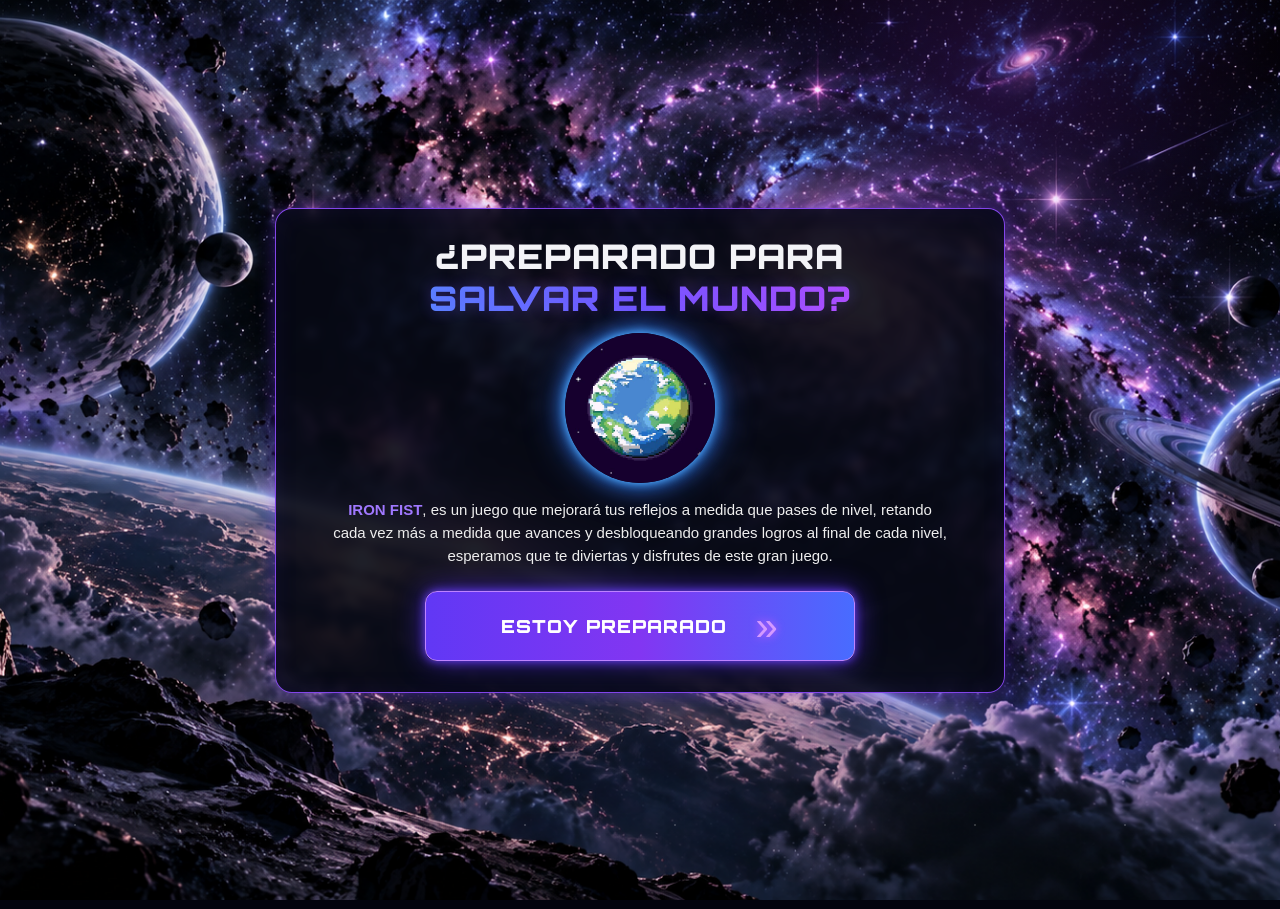
==== index.html @ 4217b2cf "juego" ====
<!DOCTYPE html>
<html lang="es">
<head>
<meta charset="UTF-8">
<meta name="viewport" content="width=device-width, initial-scale=1.0">
<title>IRON FIST</title>
<link rel="preconnect" href="https://fonts.googleapis.com">
<link rel="preconnect" href="https://fonts.gstatic.com" crossorigin>
<link href="https://fonts.googleapis.com/css2?family=Audiowide&family=Michroma&family=Orbitron:wght@500;600;700;800;900&display=swap" rel="stylesheet">
<link rel="stylesheet" href="estilos.css">
</head>

<body>

<!-- =====================================================
     PANTALLA 1 — INICIO
====================================================== -->
<section class="pantalla inicio activa" id="pantallaInicio">

    <div class="panel-inicio">

        <h1 class="titulo-inicio">
            ¿PREPARADO PARA
            <span>SALVAR EL MUNDO?</span>
        </h1>

        <div class="planeta-inicio">
            <img src="assets/tierra.jpg" alt="Tierra">
        </div>

        <p class="descripcion">
            <strong>IRON FIST</strong>, es un juego que mejorará tus reflejos
            a medida que pases de nivel, retando cada vez más a medida que
            avances y desbloqueando grandes logros al final de cada nivel,
            esperamos que te diviertas y disfrutes de este gran juego.
        </p>

        <button class="boton-principal" id="btnPreparado" type="button" onclick="irAReglas()">
            <span>ESTOY PREPARADO</span>
            <b>»</b>
        </button>

    </div>
</section>


<!-- =====================================================
     PANTALLA 2 — REGLAS
====================================================== -->
<section class="pantalla reglas" id="pantallaReglas">

    <div class="contenedor-reglas">

        <header class="encabezado-reglas">
            <h1>ANTES DE EMPEZAR LEE,</h1>
            <h2>LAS REGLAS</h2>

            <div class="ornamento">
                <span>◉</span>
                <i></i><i></i><i></i><i></i>
            </div>
        </header>


        <div class="lista-reglas">

            <article class="regla">
                <div class="numero">1</div>

                <div class="contenido-regla">
                    <h3>PUNTOS</h3>
                    <p>
                        Lo que se encuentra señalado son los <strong>puntos</strong>,
                        que según tu progreso, se irán incrementando al desviar
                        meteoritos de la Tierra. Si los puntos obtenidos
                        <strong>llegan a 30</strong>, es una <strong>victoria automática</strong>,
                        pero recuerda que los meteoritos son impredecibles en su ataque.
                    </p>
                </div>

                <div class="imagen-regla">
                    <img src="assets/meteorito.jpg" alt="Meteorito">
                </div>
            </article>


            <article class="regla">
                <div class="numero">2</div>

                <div class="contenido-regla">
                    <h3>TIEMPO</h3>
                    <p>
                        El tiempo señalado es el <strong>límite máximo</strong>
                        que puede aguantar la defensa, siendo unos
                        <strong>60 segundos</strong>. Debes cumplir el límite
                        de puntos o será <strong>GAME OVER</strong> automático.
                    </p>
                </div>

                <div class="imagen-regla">
                    <img src="assets/michi.jpg" alt="Reloj del tiempo">
                </div>
            </article>


            <article class="regla">
                <div class="numero">3</div>

                <div class="contenido-regla">
                    <h3>REGLA 3 Y 4</h3>
                    <p>
                        Estos son los <strong>meteoritos</strong> que debes evitar
                        que ingresen a la Tierra. Suelen ser rápidos, así que
                        no te descuides. Cuando crucen el límite será inevitable
                        nuestra salvación: <strong>GAME OVER.</strong>
                    </p>
                </div>

                <div class="imagen-regla">
                    <img src="assets/kometa.jpg" alt="Cometa">
                </div>
            </article>

        </div>


        <button class="boton-listo" id="btnListo" type="button" onclick="irACapitulo()">
            <span>¿ESTÁS LISTO?</span>
            <b>»</b>
        </button>

    </div>
</section>



<!-- =====================================================
     PANTALLA 3 — CAPÍTULO I
====================================================== -->
<section class="pantalla capitulo" id="pantallaCapitulo">

    <div class="capitulo-layout">

        <div class="capitulo-izquierda">

            <header class="titulo-historia">
                <h1>TODO EMPEZÓ</h1>
                <h2>CUANDO...</h2>

                <div class="ornamento historia-ornamento">
                    <span>◉</span>
                    <i></i><i></i><i></i><i></i>
                </div>
            </header>

            <div class="marco-historia">
                <div class="media-historia">
                    <video class="media-capitulo-video" autoplay muted loop playsinline preload="auto">
                        <source src="assets/galaxy_capitulo.mp4" type="video/mp4">
                        Tu navegador no puede reproducir este video.
                    </video>
                </div>
            </div>

        </div>

        <div class="panel-capitulo">

            <div class="mini-ornamento">///// ◉</div>

            <div class="capitulo-etiqueta">CAPÍTULO I:</div>
            <h2>NUESTRA SALVACIÓN</h2>

            <div class="bloque-mision">
                <div class="icono-mision">◎</div>
                <div>
                    <h3>MISIÓN:</h3>
                    <p>
                        Proteger la Tierra de la lluvia de meteoritos.
                        Los impactos están cada vez más cerca. Tu objetivo
                        será demostrar tus reflejos, evitar los meteoritos
                        y conseguir suficientes puntos para salvar el planeta.
                    </p>
                </div>
            </div>

            <div class="bloque-objetivo">
                <div class="icono-objetivo">⚑</div>
                <div>
                    <h3>OBJETIVO:</h3>
                    <p>Sobrevive y alcanza la puntuación requerida.</p>
                </div>
            </div>

            <div class="acciones-capitulo">
                <button class="boton-capitulo" id="btnPreparadoCapitulo" type="button">
                    <span>¿ESTÁS PREPARADO?</span>
                    <b>»</b>
                </button>

                <button class="boton-play" id="btnPlayCapitulo" type="button" aria-label="Escuchar misión" title="Escuchar misión">
                    ▶
                </button>

                <audio id="audioMision" preload="auto">
                    <source src="assets/voz_mision.mp3" type="audio/mpeg">
                </audio>
            </div>

        </div>

    </div>
</section>


<!-- =====================================================
     PANTALLA 4 — NIVEL 1
====================================================== -->
<section class="pantalla nivel1" id="pantallaNivel1">
    <div class="nivel1-hud">
        <div class="hud-item"><span>NIVEL</span><strong>01</strong></div>
        <div class="hud-item"><span>PUNTOS</span><strong><b id="nivel1Puntos">0</b> / 30</strong></div>
        <div class="hud-item"><span>VIDAS</span><strong id="nivel1Vidas">♥ ♥ ♥</strong></div>
        <div class="hud-item"><span>TIEMPO</span><strong><b id="nivel1Tiempo">60</b>s</strong></div>
        <button id="pausaNivel1" class="boton-pausa" type="button">❚❚ PAUSA</button>
    </div>

    <div class="nivel1-escenario" id="nivel1Escenario">
        <div class="estrellas-nivel"></div>
        <div id="meteoritosNivel1"></div>
        <div id="disparosNivel1"></div>
        <img id="naveNivel1" class="nave-nivel1" src="assets/nave_nivel1.png" alt="Nave">
        <div id="mensajeFuego" class="mensaje-fuego">¡FUEGO!</div>
        <div id="cuentaNivel1" class="cuenta-nivel1">3</div>
    </div>

    <div id="overlayPausaNivel1" class="overlay-pausa-nivel1">
        <div class="panel-pausa-nivel1">
            <div class="icono-pausa">Ⅱ</div>
            <h2>JUEGO EN PAUSA</h2>
            <p>La misión está detenida temporalmente.</p>
            <button id="continuarNivel1" type="button">▶ CONTINUAR</button>
        </div>
    </div>

    <div class="controles-nivel1">
        <button id="moverIzq" class="control-nivel1">◀</button>
        <button id="dispararNivel1" class="disparo-nivel1">🔫 DISPARAR</button>
        <button id="moverDer" class="control-nivel1">▶</button>
    </div>
    <div class="ayuda-nivel1">← → MOVER &nbsp;&nbsp; | &nbsp;&nbsp; ESPACIO DISPARAR</div>

    <audio id="musicaNivel1" preload="auto" loop src="assets/musica_nivel1.mp3"></audio>
    <audio id="sonidoDisparo" preload="auto" src="assets/disparo.mp3"></audio>
    <audio id="sonidoVictoria" preload="auto" src="assets/victoria.mp3"></audio>
    <audio id="sonidoGameOver" preload="auto" src="assets/game_over.mp3"></audio>
</section>

<!-- =====================================================
     PANTALLA 5 — VICTORIA
====================================================== -->
<section class="pantalla final-juego" id="pantallaVictoria">
    <div class="final-juego-panel victoria-panel">
        <div class="final-juego-icono">✦</div>
        <div class="final-juego-tag">MISIÓN COMPLETADA</div>
        <h1>¡FELICIDADES!</h1>
        <h2>LO HAS CONSEGUIDO</h2>
        <p>Has protegido la Tierra de la lluvia de meteoritos.</p>
        <div class="resultado-final">PUNTUACIÓN <strong id="puntosVictoria">30</strong> / 30</div>
        <div class="acciones-victoria">
            <button id="volverNivelVictoria" class="boton-final-juego secundario">↻ VOLVER A JUGAR</button>
            <button id="siguienteNivel" class="boton-final-juego siguiente">SIGUIENTE NIVEL <b>»</b></button>
        </div>
    </div>
</section>

<!-- =====================================================
     PANTALLA 6 — PREPARACIÓN NIVEL 2
====================================================== -->
<section class="pantalla nivel2-intro" id="pantallaNivel2Intro">
    <div class="nivel2-decor meteorito-decor m1">☄</div>
    <div class="nivel2-decor meteorito-decor m2">☄</div>
    <div class="nivel2-decor planeta-decor p1">◉</div>
    <div class="nivel2-decor planeta-decor p2">◉</div>

    <div class="panel-nivel2-intro">
        <div class="nivel2-cabecera">
            <div class="nivel2-planeta">◉</div>
            <div>
                <div class="nivel2-mini">NIVEL 2</div>
                <div class="nivel2-subtitulo">LLUVIA DE METEORITOS</div>
            </div>
            <div class="nivel2-planeta">◉</div>
        </div>

        <div class="nivel2-contenido">
            <div class="tiburon-wrap">
                <div class="tiburon-glow"></div>
                <img class="tiburon-espacial" src="assets/tiburon_espacial.png" alt="Tiburón astronauta">
            </div>

            <div class="nivel2-centro">
                <div class="nivel2-etiqueta">NIVEL 2</div>
                <div class="nivel2-titulo">¿LISTO PARA<br><span>SALVAR EL MUNDO?</span></div>

                <div class="nivel2-dificultad">
                    <small>DIFICULTAD</small>
                    <div class="barras-dificultad"><i></i><i></i><i></i><i></i><i></i></div>
                    <strong>MEDIA</strong>
                </div>

                <div class="objetivo-nivel2">
                    <div class="objetivo-icono">◎</div>
                    <div><b>OBJETIVO</b><p>Derrota al tiburón espacial, esquiva sus ataques y reduce su barra de vida a cero antes de que termine el tiempo.</p></div>
                </div>

                <button id="jugarNivel2" class="boton-nivel2">JUGAR <b>▶</b></button>
            </div>

            <div class="meteoritos-lado" aria-hidden="true">
                <span>☄</span><span>☄</span><span>☄</span><span>☄</span>
            </div>
        </div>

        <button id="volverVictoriaDesdeNivel2" class="volver-nivel2">← VOLVER</button>
    </div>
</section>

<!-- =====================================================
     PANTALLA 7 — GAMEPLAY NIVEL 2: JEFE TIBURÓN
====================================================== -->
<section class="pantalla nivel2-juego" id="pantallaNivel2">
  <header class="hud-nivel2-juego">
    <div><small>NIVEL 02</small><strong>JEFE: TIBURÓN ESPACIAL</strong></div>
    <div class="hud2-dato"><small>TIEMPO</small><strong><span id="nivel2Tiempo">60</span>s</strong></div>
    <div class="hud2-dato"><small>PUNTOS</small><strong><span id="nivel2Puntos">0</span> / 34</strong></div>
    <div class="hud2-dato"><small>VIDAS</small><strong id="nivel2Vidas">♥ ♥ ♥</strong></div>
    <button id="pausaNivel2" class="boton-pausa" type="button">❚❚ PAUSA</button>
  </header>
  <div class="escenario-nivel2" id="escenarioNivel2">
    <div class="estrellas-nivel"></div>
    <div class="boss-halo"></div>
    <img id="tiburonJefe" class="tiburon-jefe" src="assets/tiburon_espacial.png" alt="Tiburón jefe">
    <div class="boss-barra"><div class="boss-barra-titulo"><span>ENERGÍA DEL JEFE</span><strong id="bossPorcentaje">100%</strong></div><div class="boss-track"><i id="bossVida"></i></div></div>
    <div id="ataquesJefe"></div><div id="disparosNivel2"></div>
    <img id="naveNivel2" class="nave-nivel1 nave-jugador-n2" src="assets/nave_nivel1.png" alt="Nave del jugador">
    <div id="cuentaNivel2" class="cuenta-nivel1">3</div>
    <div id="mensajeFuegoNivel2" class="mensaje-fuego">¡FUEGO!</div>
  </div>
  <div class="controles-nivel1 controles-nivel2">
    <button id="moverIzqNivel2" class="control-nivel1" aria-label="Mover a la izquierda">◀</button>
    <button id="dispararNivel2" class="disparo-nivel1">⚡ DISPARAR</button>
    <button id="moverDerNivel2" class="control-nivel1" aria-label="Mover a la derecha">▶</button>
  </div>
  <div class="ayuda-nivel1">← → MOVER &nbsp; | &nbsp; ESPACIO DISPARAR</div>
  <div id="overlayPausaNivel2" class="overlay-pausa-nivel1"><div class="panel-pausa-nivel1"><div class="icono-pausa">Ⅱ</div><h2>JUEGO EN PAUSA</h2><p>El combate contra el tiburón está detenido.</p><button id="continuarNivel2" type="button">▶ CONTINUAR</button></div></div>
</section>

<section class="pantalla final-juego" id="pantallaVictoriaNivel2">
  <div class="final-juego-panel victoria-panel"><div class="final-juego-icono">✦</div><div class="final-juego-tag">JEFE DERROTADO</div><h1>¡NIVEL 2 SUPERADO!</h1><h2>EL TIBURÓN HA CAÍDO</h2><p>Has sobrevivido al combate espacial.</p><div class="resultado-final">PUNTUACIÓN <strong id="puntosVictoriaNivel2">34</strong> / 34</div><div class="acciones-victoria"><button id="reintentarNivel2" class="boton-final-juego secundario">↻ VOLVER A JUGAR</button><button id="volverPortadaNivel2" class="boton-final-juego siguiente">VOLVER A PORTADA »</button></div></div>
</section>

<section class="pantalla final-juego" id="pantallaGameOverNivel2"><div class="final-juego-panel gameover-panel"><div class="final-juego-icono">☠</div><div class="final-juego-tag">SISTEMA CRÍTICO</div><h1>GAME OVER</h1><h2>EL TIBURÓN TE HA VENCIDO</h2><p>Recarga tu nave e inténtalo de nuevo.</p><div class="resultado-final">PUNTUACIÓN <strong id="puntosGameOverNivel2">0</strong> / 34</div><button id="reintentarDerrotaNivel2" class="boton-final-juego">REINTENTAR »</button></div></section>

<!-- =====================================================
     PANTALLA 7 — GAME OVER
====================================================== -->
<section class="pantalla final-juego" id="pantallaGameOver">
    <div class="final-juego-panel gameover-panel">
        <div class="final-juego-icono">☠</div>
        <div class="final-juego-tag">SISTEMA CRÍTICO</div>
        <h1>GAME OVER</h1>
        <h2>LA TIERRA ESTÁ EN PELIGRO</h2>
        <p>No conseguiste detener suficientes meteoritos a tiempo.</p>
        <div class="resultado-final">PUNTUACIÓN <strong id="puntosGameOver">0</strong> / 30</div>
        <button id="volverNivelGameOver" class="boton-final-juego">REINTENTAR »</button>
    </div>
</section>

<script src="JavaScript.js"></script>
</body>
</html>
---- estilos.css ----
*{
    margin:0;
    padding:0;
    box-sizing:border-box;
}

html,body{
    width:100%;
    height:100%;
}

body{
    overflow:hidden;
    font-family:"Michroma","Orbitron",Arial,sans-serif;
    background:#02030d;
    color:#fff;
}

button{
    font-family:"Orbitron","Michroma",Arial,sans-serif;
}

.pantalla{
    position:fixed;
    inset:0;
    width:100%;
    height:100%;
    opacity:0;
    visibility:hidden;
    pointer-events:none;
    transform:scale(1.02);
    transition:opacity .55s ease, transform .55s ease, visibility .55s ease;
}

.pantalla.activa{
    opacity:1;
    visibility:visible;
    pointer-events:auto;
    transform:scale(1);
}


/* =====================================================
   FONDO ESPACIAL
===================================================== */

.inicio,
.reglas{
    background:
        radial-gradient(circle at 78% 10%,rgba(163,60,255,.20),transparent 25%),
        radial-gradient(circle at 20% 80%,rgba(30,105,255,.18),transparent 30%),
        url("assets/fondo.png") center/cover no-repeat,
        #02030d;
}

.inicio::before,
.reglas::before{
    content:"";
    position:absolute;
    inset:0;
    pointer-events:none;
    background-image:
        radial-gradient(circle,rgba(255,255,255,.7) 0 1px,transparent 1.5px);
    background-size:150px 150px;
    opacity:.25;
}


/* =====================================================
   INICIO
===================================================== */

.inicio{
    display:flex;
    align-items:center;
    justify-content:center;
}

.panel-inicio{
    position:relative;
    z-index:2;

    width:730px;
    min-height:485px;

    padding:28px 55px 25px;

    display:flex;
    flex-direction:column;
    align-items:center;

    background:rgba(7,9,20,.90);
    border:1px solid rgba(143,76,255,.90);
    border-radius:17px;

    box-shadow:
        0 0 18px rgba(118,56,255,.40),
        inset 0 0 25px rgba(100,50,255,.08);

    backdrop-filter:blur(4px);
}

.titulo-inicio{
    width:100%;
    text-align:center;

    color:#f3f3f7;

    font-family:"Orbitron",sans-serif;
    font-size:34px;
    font-weight:900;
    line-height:1.15;
    letter-spacing:1px;
}

.titulo-inicio span{
    display:block;
    margin-top:3px;

    background:linear-gradient(90deg,#4b9cff,#7658ff,#d34cff);
    -webkit-background-clip:text;
    background-clip:text;
    color:transparent;

    text-shadow:0 0 14px rgba(108,70,255,.3);
}

.planeta-inicio{
    width:180px;
    height:180px;

    display:flex;
    align-items:center;
    justify-content:center;
}

.planeta-inicio img{
    width:150px;
    height:150px;

    object-fit:cover;
    border-radius:50%;

    box-shadow:
        0 0 8px #57b7ff,
        0 0 20px #328cff,
        0 0 38px rgba(55,110,255,.7);
}

.descripcion{
    width:100%;
    max-width:640px;

    color:#eee;

    font-family:Arial,sans-serif;
    font-size:15px;
    line-height:1.55;
    text-align:center;
}

.descripcion strong{
    color:#a078ff;
}

.boton-principal{
    width:430px;
    height:70px;
    margin-top:24px;

    display:flex;
    align-items:center;
    justify-content:center;
    gap:28px;

    border:1px solid #bd83ff;
    border-radius:12px;

    cursor:pointer;

    color:white;
    font-size:18px;
    font-weight:900;
    letter-spacing:1px;

    background:linear-gradient(90deg,#6138f5,#8236f2,#486cff);

    box-shadow:
        0 0 10px rgba(110,65,255,.95),
        0 0 28px rgba(90,45,255,.65);

    transition:.2s ease;
}

.boton-principal:hover{
    transform:scale(1.025);
    box-shadow:
        0 0 16px #7654ff,
        0 0 38px rgba(105,55,255,.85);
}

.boton-principal b{
    font:40px Arial,sans-serif;
    color:#d49aff;
    text-shadow:0 0 8px #d35cff;
}


/* =====================================================
   REGLAS
===================================================== */

.reglas{
    display:flex;
    align-items:center;
    justify-content:center;
    padding:35px 5vw;
}

.contenedor-reglas{
    position:relative;
    z-index:2;

    width:min(1120px,94vw);
}

.encabezado-reglas{
    margin-bottom:25px;
}

.encabezado-reglas h1{
    font-family:"Orbitron",sans-serif;
    font-size:38px;
    font-weight:900;
    line-height:1;
    letter-spacing:1px;
}

.encabezado-reglas h2{
    margin-top:4px;

    font-family:"Orbitron",sans-serif;
    font-size:50px;
    font-weight:900;
    letter-spacing:2px;

    background:linear-gradient(90deg,#8c6cff,#cf49ff);
    -webkit-background-clip:text;
    background-clip:text;
    color:transparent;

    text-shadow:0 0 16px rgba(160,70,255,.4);
}

.ornamento{
    display:flex;
    align-items:center;
    gap:8px;
    margin-top:8px;
}

.ornamento span{
    color:#a852ff;
    font-size:30px;
    text-shadow:0 0 12px #8d3fff;
}

.ornamento i{
    width:17px;
    height:5px;
    display:block;
    transform:skewX(-25deg);
    background:linear-gradient(90deg,#398cff,#8b4cff);
}

.lista-reglas{
    display:flex;
    flex-direction:column;
    gap:14px;
}

.regla{
    min-height:145px;

    display:flex;
    align-items:center;
    gap:18px;

    padding:17px 20px;

    background:
        linear-gradient(120deg,rgba(4,7,25,.91),rgba(9,9,36,.82));

    border:1px solid rgba(137,72,255,.95);
    border-radius:17px;

    box-shadow:
        0 0 13px rgba(109,48,255,.45),
        inset 0 0 18px rgba(76,69,255,.08);

    backdrop-filter:blur(5px);

    transition:.2s ease;
}

.regla:hover{
    transform:translateX(5px);
    box-shadow:0 0 22px rgba(128,65,255,.65);
}

.numero{
    width:50px;
    height:50px;
    flex:0 0 50px;

    display:grid;
    place-items:center;

    border-radius:13px;

    font-family:"Orbitron",sans-serif;
    font-size:25px;
    font-weight:900;

    background:linear-gradient(145deg,#6e35ff,#9e3fff);

    box-shadow:0 0 12px rgba(139,63,255,.9);
}

.contenido-regla{
    flex:1;
    min-width:0;
}

.contenido-regla h3{
    margin-bottom:9px;

    font-family:"Orbitron",sans-serif;
    font-size:23px;
    letter-spacing:1px;
}

.contenido-regla p{
    color:#f0f0f5;

    font-family:Arial,sans-serif;
    font-size:15px;
    line-height:1.45;
}

.contenido-regla strong{
    color:#bd58ff;
}

.imagen-regla{
    width:100px;
    height:100px;
    flex:0 0 100px;

    display:flex;
    align-items:center;
    justify-content:center;

    overflow:hidden;
    border-radius:12px;
}

.imagen-regla img{
    width:100%;
    height:100%;

    object-fit:cover;
    border-radius:12px;

    filter:saturate(1.15) contrast(1.05);

    box-shadow:
        0 0 10px rgba(145,65,255,.5),
        0 0 20px rgba(72,125,255,.25);
}

.boton-listo{
    width:500px;
    max-width:80vw;
    height:68px;

    display:flex;
    align-items:center;
    justify-content:center;
    gap:28px;

    margin:25px auto 0;

    border:1px solid #c078ff;
    border-radius:12px;

    cursor:pointer;

    color:white;
    font-family:"Orbitron",sans-serif;
    font-size:19px;
    font-weight:900;
    letter-spacing:1.5px;

    background:linear-gradient(90deg,#6534ff,#a039ff,#4e72ff);

    box-shadow:
        0 0 12px rgba(123,53,255,.9),
        0 0 30px rgba(95,45,255,.55);

    transition:.2s ease;
}

.boton-listo:hover{
    transform:scale(1.025);
    box-shadow:
        0 0 18px #8b4cff,
        0 0 42px rgba(106,50,255,.75);
}

.boton-listo b{
    font:40px Arial,sans-serif;
    color:#dba1ff;
}


/* =====================================================
   RESPONSIVE
===================================================== */

@media(max-width:800px){

    body{
        overflow:auto;
    }

    .panel-inicio{
        width:92vw;
        min-height:450px;
        padding:25px 20px;
    }

    .titulo-inicio{
        font-size:25px;
    }

    .planeta-inicio{
        width:150px;
        height:150px;
    }

    .planeta-inicio img{
        width:125px;
        height:125px;
    }

    .boton-principal{
        width:90%;
        height:62px;
        font-size:14px;
    }

    .reglas{
        align-items:flex-start;
        padding:25px 15px;
    }

    .contenedor-reglas{
        width:100%;
    }

    .encabezado-reglas h1{
        font-size:26px;
    }

    .encabezado-reglas h2{
        font-size:37px;
    }

    .regla{
        min-height:125px;
        padding:14px;
        gap:12px;
    }

    .numero{
        width:44px;
        height:44px;
        flex-basis:44px;
        font-size:21px;
    }

    .contenido-regla h3{
        font-size:18px;
    }

    .contenido-regla p{
        font-size:13px;
    }

    .imagen-regla{
        width:68px;
        height:68px;
        flex-basis:68px;
    }

    .boton-listo{
        margin-top:18px;
    }
}


/* =========================================================
   PANTALLA 3 — CAPÍTULO I: NUESTRA SALVACIÓN
========================================================= */

.capitulo{
    display:flex;
    align-items:center;
    justify-content:center;
    padding:32px 4vw;
    background:
        radial-gradient(circle at 72% 8%,rgba(175,65,255,.18),transparent 25%),
        url("assets/fondo.png") center/cover no-repeat,
        #02030d;
}

.capitulo-layout{
    position:relative;
    z-index:2;
    width:min(1450px,96vw);
    display:grid;
    grid-template-columns:1.05fr .95fr;
    gap:28px;
    align-items:center;
}

.capitulo-izquierda{
    min-width:0;
}

.titulo-historia h1,
.titulo-historia h2{
    font-family:"Orbitron",sans-serif;
    font-weight:900;
    line-height:.98;
    letter-spacing:1px;
}

.titulo-historia h1{
    font-size:clamp(40px,4.5vw,72px);
    color:#f5f6ff;
    text-shadow:0 0 12px rgba(80,150,255,.28);
}

.titulo-historia h2{
    font-size:clamp(48px,5.4vw,84px);
    background:linear-gradient(90deg,#8b4cff,#d247ff,#6d75ff);
    -webkit-background-clip:text;
    background-clip:text;
    color:transparent;
    text-shadow:0 0 22px rgba(152,61,255,.35);
}

.historia-ornamento{
    margin:8px 0 14px 60%;
}

.marco-historia{
    position:relative;
    padding:9px;
    border-radius:18px;
    background:linear-gradient(135deg,#a443ff,#426eff,#b13fff);
    box-shadow:
        0 0 15px rgba(112,55,255,.7),
        0 0 35px rgba(81,102,255,.3);
}

.media-historia{
    height:380px;
    border-radius:11px;
    overflow:hidden;
    background:
        radial-gradient(circle at 50% 45%,rgba(101,72,255,.25),transparent 28%),
        #050819;
    border:2px solid rgba(31,160,255,.75);
}

.media-capitulo-img{
    width:100%;
    height:100%;
    display:block;
    object-fit:cover;
}

.media-placeholder{
    width:100%;
    height:100%;
    display:flex;
    flex-direction:column;
    align-items:center;
    justify-content:center;
    color:#b77cff;
    font-family:"Orbitron",sans-serif;
    letter-spacing:2px;
    background:
        radial-gradient(circle at center,rgba(120,63,255,.28),transparent 40%),
        #040617;
}

.media-placeholder span{
    font-size:90px;
    text-shadow:0 0 20px #a03cff;
}

.media-placeholder p{
    font-size:14px;
}

.panel-capitulo{
    padding:30px 30px 28px;
    border:2px solid #984cff;
    border-radius:20px;
    background:rgba(5,8,28,.88);
    box-shadow:
        0 0 15px rgba(127,58,255,.65),
        inset 0 0 25px rgba(78,76,255,.08);
    backdrop-filter:blur(6px);
}

.mini-ornamento{
    text-align:right;
    color:#6c80ff;
    letter-spacing:7px;
    margin-bottom:10px;
}

.capitulo-etiqueta{
    color:#f2f3fa;
    font-family:"Orbitron",sans-serif;
    font-size:27px;
    font-weight:800;
}

.panel-capitulo > h2{
    margin-top:2px;
    color:#f5f5fb;
    font-family:"Orbitron",sans-serif;
    font-size:42px;
    line-height:1.05;
    font-weight:900;
}

.bloque-mision,
.bloque-objetivo{
    display:flex;
    align-items:flex-start;
    gap:18px;
    margin-top:25px;
    padding:18px 20px;
    border:1px solid rgba(93,93,255,.75);
    border-radius:12px;
    background:rgba(7,11,35,.76);
}

.bloque-objetivo{
    align-items:center;
    border-color:#35b7ff;
}

.icono-mision,
.icono-objetivo{
    width:42px;
    flex:0 0 42px;
    color:#d34dff;
    font-size:42px;
    line-height:1;
    text-shadow:0 0 12px #a22cff;
}

.icono-objetivo{
    color:#32aaff;
    font-size:35px;
    text-shadow:0 0 12px #258cff;
}

.bloque-mision h3,
.bloque-objetivo h3{
    margin-bottom:8px;
    font-family:"Orbitron",sans-serif;
    font-size:21px;
    color:#d14cff;
}

.bloque-objetivo h3{
    display:inline;
    color:#39aaff;
    margin-right:8px;
}

.bloque-mision p,
.bloque-objetivo p{
    color:#e5e5ed;
    font-family:Arial,sans-serif;
    font-size:16px;
    line-height:1.5;
}

.bloque-objetivo p{
    display:inline;
}

.acciones-capitulo{
    display:flex;
    gap:20px;
    align-items:center;
    margin-top:27px;
}

.boton-capitulo{
    flex:1;
    min-width:0;
    height:74px;
    border:1px solid #c66aff;
    border-radius:13px;
    color:#fff;
    cursor:pointer;
    font-family:"Orbitron",sans-serif;
    font-size:20px;
    font-weight:900;
    background:linear-gradient(90deg,#7233ff,#a43bff,#4275ff);
    box-shadow:0 0 13px rgba(132,57,255,.9),0 0 30px rgba(90,55,255,.55);
    transition:.2s ease;
}

.boton-capitulo:hover,
.boton-play:hover{
    transform:scale(1.025);
    box-shadow:0 0 20px #954cff,0 0 38px rgba(81,103,255,.7);
}

.boton-capitulo b{
    margin-left:24px;
    color:#d69cff;
    font:38px Arial,sans-serif;
}

.boton-play{
    width:125px;
    height:74px;
    border:1px solid #9b62ff;
    border-radius:13px;
    color:#fff;
    background:rgba(34,29,85,.85);
    cursor:pointer;
    font-size:37px;
    box-shadow:0 0 13px rgba(107,61,255,.7);
    transition:.2s ease;
}

@media(max-width:950px){
    body{overflow:auto}
    .capitulo{padding:25px 15px}
    .capitulo-layout{grid-template-columns:1fr}
    .media-historia{height:280px}
    .panel-capitulo{padding:22px}
}

@media(max-width:600px){
    .titulo-historia h1{font-size:34px}
    .titulo-historia h2{font-size:44px}
    .panel-capitulo > h2{font-size:31px}
    .bloque-mision p,.bloque-objetivo p{font-size:14px}
    .acciones-capitulo{gap:10px}
    .boton-capitulo{font-size:14px}
    .boton-play{width:80px}
}


.media-capitulo-video{
    width:100%;
    height:100%;
    display:block;
    object-fit:cover;
    border:0;
}


/* VIDEO DEL CAPÍTULO I */
.media-capitulo-video{
    width:100%;
    height:100%;
    display:block;
    object-fit:cover;
    object-position:center;
}

/* Todos los fondos usan el fondo espacial real del proyecto */
.inicio,.reglas,.capitulo{
    background-image:
        radial-gradient(circle at 78% 10%,rgba(163,60,255,.20),transparent 25%),
        url("assets/fondo.png");
    background-position:center;
    background-size:cover;
    background-repeat:no-repeat;
}

/* =========================================================
   NIVEL 1 - DEFENSA DE LA TIERRA
========================================================= */
.nivel1{background:#02050c!important;overflow:hidden!important;display:none;align-items:stretch;justify-content:center}
.nivel1.activa{display:flex}
.nivel1-hud{position:absolute;z-index:40;top:14px;left:50%;transform:translateX(-50%);width:min(1050px,94vw);display:flex;align-items:center;justify-content:space-between;gap:10px;padding:11px 18px;border:1px solid rgba(141,88,255,.75);border-radius:12px;background:rgba(5,6,18,.82);box-shadow:0 0 22px rgba(106,51,255,.28);backdrop-filter:blur(7px)}
.hud-item{display:flex;align-items:baseline;gap:7px;font-family:"Orbitron",sans-serif}.hud-item span{font-size:9px;letter-spacing:2px;color:#8fa5ff}.hud-item strong{font-size:16px;color:#fff}.hud-item b{color:#c26cff}
.nivel1-escenario{position:absolute;inset:0;overflow:hidden;background-image:linear-gradient(rgba(3,7,20,.15),rgba(2,5,12,.1)),url("assets/fondo.png");background-size:cover;background-position:center}
.estrellas-nivel{position:absolute;inset:0;background-image:radial-gradient(#fff 1px,transparent 1px),radial-gradient(#8da8ff 1px,transparent 1px);background-size:95px 95px,143px 143px;opacity:.24}
#meteoritosNivel1,#disparosNivel1{position:absolute;inset:0;z-index:6;pointer-events:none}
.meteorito-nivel1{position:absolute;display:block;object-fit:contain;filter:drop-shadow(0 0 7px rgba(184,210,255,.45));animation:giroMeteorito 2.8s linear infinite}
.bala-nivel1{position:absolute;width:5px;height:27px;border-radius:4px;background:#7fdcff;box-shadow:0 0 7px #fff,0 0 18px #27aaff,0 0 28px #8b4dff;z-index:9}
.nave-nivel1{position:absolute;z-index:10;left:50%;bottom:24%;transform:translateX(-50%);width:145px;height:auto;max-height:150px;object-fit:contain;filter:drop-shadow(0 0 8px rgba(88,188,255,.75)) drop-shadow(0 0 16px rgba(156,65,255,.35));user-select:none;pointer-events:none}
.controles-nivel1{position:absolute;z-index:30;bottom:27px;left:50%;transform:translateX(-50%);display:flex;align-items:center;gap:18px}.control-nivel1,.disparo-nivel1{height:55px;border:1px solid #8f58ff;border-radius:10px;background:rgba(11,7,28,.9);color:#fff;box-shadow:0 0 14px rgba(120,57,255,.35);font-family:"Orbitron",sans-serif;font-weight:800}.control-nivel1{width:65px;font-size:22px}.disparo-nivel1{padding:0 22px;background:linear-gradient(90deg,#4d1979,#29206b);letter-spacing:1px}.control-nivel1:active,.disparo-nivel1:active,.boton-pausa:active{transform:scale(.96)}
.boton-pausa{height:38px;padding:0 13px;border:1px solid #8f58ff;border-radius:9px;background:rgba(18,9,42,.95);color:#fff;font:800 10px Orbitron,sans-serif;letter-spacing:1px;cursor:pointer;box-shadow:0 0 12px rgba(120,57,255,.28)}
.boton-pausa:hover{background:rgba(50,22,91,.95);box-shadow:0 0 16px rgba(143,88,255,.55)}
.overlay-pausa-nivel1{position:absolute;z-index:35;inset:0;display:grid;place-items:center;background:rgba(2,3,13,.55);backdrop-filter:blur(5px);opacity:0;visibility:hidden;pointer-events:none;transition:.2s ease}
.overlay-pausa-nivel1.visible{opacity:1;visibility:visible;pointer-events:auto}
.panel-pausa-nivel1{width:min(440px,86vw);padding:34px 28px;text-align:center;border:1px solid #9a61ff;border-radius:16px;background:rgba(7,5,20,.94);box-shadow:0 0 35px rgba(116,54,255,.45)}
.icono-pausa{font:900 38px Orbitron,sans-serif;color:#c276ff;text-shadow:0 0 18px #8d46ff}.panel-pausa-nivel1 h2{margin:10px 0 8px;font:900 24px Orbitron,sans-serif}.panel-pausa-nivel1 p{margin-bottom:22px;color:#bdb7cc;font:12px Michroma,sans-serif}.panel-pausa-nivel1 button{padding:13px 22px;border:1px solid #b45dff;border-radius:9px;background:linear-gradient(90deg,#6522a7,#4030a7);color:#fff;font:800 12px Orbitron,sans-serif;cursor:pointer;box-shadow:0 0 18px rgba(136,59,255,.4)}
.ayuda-nivel1{position:absolute;z-index:30;bottom:7px;left:0;right:0;text-align:center;color:#89839a;font:9px Michroma,sans-serif;letter-spacing:1px}
.cuenta-nivel1,.mensaje-fuego{position:absolute;z-index:25;inset:0;display:grid;place-items:center;font:900 92px Orbitron,sans-serif;color:#fff;text-shadow:0 0 20px #8d46ff,0 0 50px #4e68ff;opacity:0;pointer-events:none}.cuenta-nivel1.visible,.mensaje-fuego.visible{opacity:1}.mensaje-fuego{font-size:68px;color:#aee8ff;text-shadow:0 0 15px #1eaaff,0 0 45px #a43cff}
.final-juego{display:flex;align-items:center;justify-content:center;background-image:linear-gradient(rgba(3,2,12,.55),rgba(3,2,12,.82)),url("assets/fondo.png");background-size:cover;background-position:center}.final-juego-panel{position:relative;z-index:2;width:min(620px,90vw);padding:50px 38px;text-align:center;border:1px solid #9557ff99;border-radius:18px;background:rgba(7,5,17,.9);box-shadow:0 0 55px rgba(114,43,255,.35),inset 0 0 35px rgba(100,50,255,.08)}.final-juego-icono{font-size:54px;color:#bb72ff;text-shadow:0 0 25px #8c36ff}.final-juego-tag{font:700 11px Orbitron,sans-serif;letter-spacing:4px;color:#8ea3ff;margin-top:10px}.final-juego-panel h1{margin:12px 0 4px;font:900 clamp(42px,7vw,68px) Orbitron,sans-serif;color:#fff}.final-juego-panel h2{margin:0 0 18px;font:800 18px Orbitron,sans-serif;color:#bb71ff}.final-juego-panel p{color:#c8c2d2;line-height:1.7;font:13px Arial,sans-serif}.resultado-final{margin:25px 0;color:#9991a7;font:11px Orbitron,sans-serif;letter-spacing:2px}.resultado-final strong{color:#fff;font-size:23px}.boton-final-juego{padding:15px 28px;border:1px solid #b35cff;border-radius:10px;background:linear-gradient(90deg,#6920ad,#4230a5);color:#fff;font:800 13px Orbitron,sans-serif;letter-spacing:1px;box-shadow:0 0 20px rgba(136,59,255,.45);cursor:pointer}.gameover-panel{border-color:#9b456b99}.gameover-panel h1{color:#ff6680;text-shadow:0 0 20px rgba(255,45,90,.35)}.gameover-panel h2{color:#ff7690}
@keyframes giroMeteorito{from{transform:rotate(0)}to{transform:rotate(360deg)}}
@media(max-width:700px){.nivel1-hud{width:96vw;padding:8px 9px}.hud-item{gap:3px}.hud-item span{font-size:7px}.hud-item strong{font-size:11px}.nave-nivel1{width:105px;bottom:25%}.controles-nivel1{bottom:27px;gap:8px}.boton-pausa{padding:0 9px;font-size:8px}.control-nivel1{width:55px}.disparo-nivel1{padding:0 12px;font-size:11px}.ayuda-nivel1{display:none}.cuenta-nivel1{font-size:65px}.mensaje-fuego{font-size:46px}}

/* =========================================================
   VICTORIA — ACCIONES Y SIGUIENTE NIVEL
========================================================= */
.acciones-victoria{display:flex;justify-content:center;align-items:center;gap:14px;flex-wrap:wrap;margin-top:4px}
.boton-final-juego.secundario{background:rgba(22,15,42,.92);border-color:#7d63b6;box-shadow:0 0 14px rgba(100,70,180,.25)}
.boton-final-juego.siguiente{background:linear-gradient(90deg,#a51cff,#473cff,#008cff);border-color:#d77cff;box-shadow:0 0 25px rgba(162,54,255,.6);position:relative;overflow:hidden}
.boton-final-juego.siguiente::before{content:"";position:absolute;inset:0;background:linear-gradient(110deg,transparent 25%,rgba(255,255,255,.3) 50%,transparent 75%);transform:translateX(-120%);animation:brilloSiguiente 2.4s infinite}
.boton-final-juego.siguiente b{font-size:18px;margin-left:7px;position:relative;z-index:1}
.boton-final-juego.siguiente{font-size:12px}
@keyframes brilloSiguiente{to{transform:translateX(120%)}}

/* =========================================================
   NIVEL 2 — PANTALLA DE PREPARACIÓN
========================================================= */
.nivel2-intro{position:relative;overflow:hidden;align-items:center;justify-content:center;background-image:linear-gradient(rgba(3,2,18,.28),rgba(3,2,18,.62)),url("assets/fondo.png");background-size:cover;background-position:center}
.nivel2-intro::before{content:"";position:absolute;inset:0;background:radial-gradient(circle at 50% 48%,rgba(169,55,255,.18),transparent 34%),radial-gradient(circle at 15% 70%,rgba(0,126,255,.12),transparent 30%);pointer-events:none}
.panel-nivel2-intro{position:relative;z-index:3;width:min(1000px,88vw);padding:42px 52px 34px;text-align:center;border:2px solid #7e35ff;border-radius:28px;background:rgba(5,5,24,.82);box-shadow:0 0 30px rgba(127,42,255,.45),inset 0 0 35px rgba(78,42,255,.08);clip-path:polygon(2% 0,98% 0,100% 8%,100% 92%,98% 100%,2% 100%,0 92%,0 8%)}
.nivel2-mini{font:800 14px Orbitron,sans-serif;letter-spacing:6px;color:#a99cff;margin-bottom:12px;text-shadow:0 0 12px #794cff}
.nivel2-titulo{font:900 clamp(35px,5vw,64px) Audiowide,sans-serif;line-height:1.02;color:#fff;text-shadow:0 0 16px rgba(255,255,255,.2);margin-bottom:24px}
.nivel2-titulo span{color:#d05cff;text-shadow:0 0 16px #a52cff,0 0 35px rgba(174,60,255,.45)}
.nivel2-dificultad{width:min(300px,80vw);margin:0 auto 24px;padding:13px 22px;border:1px solid #7d38ff;border-radius:15px;background:rgba(14,8,42,.85)}
.nivel2-dificultad small{display:block;color:#d75cff;font:800 12px Orbitron,sans-serif;letter-spacing:2px;margin-bottom:8px}.nivel2-dificultad strong{display:block;color:#fff;font:800 12px Orbitron,sans-serif;margin-top:8px}
.barras-dificultad{display:flex;justify-content:center;gap:7px}.barras-dificultad i{display:block;width:29px;height:13px;border-radius:3px;border:1px solid #873cff;background:#7b24d8;box-shadow:0 0 8px rgba(167,53,255,.55)}.barras-dificultad i:nth-child(n+4){background:rgba(40,15,85,.75);box-shadow:none}
.objetivo-nivel2{display:flex;align-items:center;gap:20px;text-align:left;width:min(760px,100%);margin:0 auto 28px;padding:17px 22px;border:1px solid #7134db;border-radius:15px;background:rgba(7,7,28,.78);box-shadow:inset 0 0 20px rgba(93,43,190,.08)}
.objetivo-icono{font-size:45px;color:#dc4fff;text-shadow:0 0 18px #9c28ff}.objetivo-nivel2 b{font:800 13px Orbitron,sans-serif;color:#d254ff;letter-spacing:2px}.objetivo-nivel2 p{margin:6px 0 0;color:#e1dce9;font:13px Michroma,sans-serif;line-height:1.65}
.boton-nivel2{min-width:260px;padding:17px 32px;border:2px solid #a348ff;border-radius:14px;background:linear-gradient(90deg,#b11cff,#5d27e8,#197fff);color:#fff;font:900 17px Orbitron,sans-serif;letter-spacing:2px;cursor:pointer;box-shadow:0 0 25px rgba(154,47,255,.6);transition:.2s}.boton-nivel2:hover{transform:translateY(-2px);box-shadow:0 0 38px rgba(154,47,255,.8)}.boton-nivel2 b{margin-left:18px}.volver-nivel2{display:block;margin:15px auto 0;border:0;background:none;color:#9d91b9;font:700 10px Orbitron,sans-serif;letter-spacing:2px;cursor:pointer}.volver-nivel2:hover{color:#fff}
.nivel2-decor{position:absolute;z-index:1;color:#8c4dff;filter:drop-shadow(0 0 18px #8d2cff);opacity:.8}.meteorito-decor{font-size:80px;transform:rotate(25deg)}.m1{top:13%;left:7%;animation:flotaNivel2 4s ease-in-out infinite}.m2{right:8%;bottom:15%;font-size:115px;animation:flotaNivel2 5s ease-in-out infinite reverse}.planeta-decor{right:4%;top:10%;font-size:150px;color:#4a5cff;opacity:.28}
@keyframes flotaNivel2{50%{transform:translateY(-18px) rotate(45deg)}}
@media(max-width:700px){.acciones-victoria{gap:9px}.boton-final-juego{padding:13px 17px;font-size:10px}.panel-nivel2-intro{padding:30px 18px}.objetivo-nivel2{gap:10px;padding:14px}.objetivo-icono{font-size:34px}.objetivo-nivel2 p{font-size:10px}.boton-nivel2{min-width:210px}.planeta-decor{font-size:90px}}

/* ===== NIVEL 2 — PORTADA TIBURÓN ASTRONAUTA ===== */
.nivel2-intro{position:relative;overflow:hidden;align-items:center;justify-content:center;background-image:linear-gradient(rgba(2,2,18,.12),rgba(2,2,18,.48)),url("assets/fondo.png");background-size:cover;background-position:center}
.nivel2-intro::before{content:"";position:absolute;inset:0;background:radial-gradient(circle at 50% 42%,rgba(174,35,255,.20),transparent 35%),radial-gradient(circle at 18% 72%,rgba(0,100,255,.14),transparent 32%);pointer-events:none}
.panel-nivel2-intro{position:relative;z-index:3;width:min(1120px,92vw);padding:20px 28px 18px;text-align:center;border:2px solid #7e35ff;border-radius:28px;background:rgba(5,5,25,.78);box-shadow:0 0 32px rgba(127,42,255,.5),inset 0 0 40px rgba(78,42,255,.10);clip-path:polygon(2% 0,98% 0,100% 7%,100% 93%,98% 100%,2% 100%,0 93%,0 7%)}
.nivel2-cabecera{display:flex;align-items:center;justify-content:center;gap:24px;margin-bottom:8px;color:#fff}
.nivel2-planeta{font-size:34px;color:#e052ff;text-shadow:0 0 14px #d32cff;opacity:.9}
.nivel2-mini{font:900 25px Orbitron,sans-serif;letter-spacing:4px;color:#fff;text-shadow:0 0 15px #8b50ff;margin:0}
.nivel2-subtitulo{font:800 11px Orbitron,sans-serif;letter-spacing:7px;color:#d9caff;margin-top:2px}
.nivel2-contenido{display:grid;grid-template-columns:250px 1fr 190px;align-items:center;gap:14px;min-height:510px}
.tiburon-wrap{position:relative;height:360px;display:flex;align-items:center;justify-content:center}
.tiburon-glow{position:absolute;width:210px;height:210px;border-radius:50%;background:radial-gradient(circle,rgba(192,55,255,.45),transparent 65%);filter:blur(8px);animation:brilloTiburon 2.8s ease-in-out infinite}
.tiburon-espacial{position:relative;z-index:2;width:min(245px,100%);height:auto;object-fit:contain;filter:drop-shadow(0 0 14px rgba(168,63,255,.8));animation:flotaTiburon 3.5s ease-in-out infinite}
.nivel2-centro{display:flex;flex-direction:column;align-items:center}
.nivel2-etiqueta{display:inline-block;padding:7px 42px;border:2px solid #7040ff;border-radius:25px;color:#fff;background:rgba(13,7,43,.8);font:800 15px Orbitron,sans-serif;box-shadow:0 0 14px rgba(116,53,255,.35);margin-bottom:12px}
.nivel2-titulo{font:900 clamp(36px,4.2vw,63px) Audiowide,sans-serif;line-height:1.04;color:#fff;text-shadow:0 0 16px rgba(255,255,255,.22);margin-bottom:18px}
.nivel2-titulo span{color:#d05cff;text-shadow:0 0 16px #a52cff,0 0 35px rgba(174,60,255,.55)}
.nivel2-dificultad{width:min(260px,80vw);margin:0 auto 18px;padding:11px 18px;border:2px solid #7d38ff;border-radius:14px;background:rgba(14,8,42,.88);box-shadow:0 0 16px rgba(109,45,255,.25)}
.nivel2-dificultad small{display:block;color:#e15cff;font:900 12px Orbitron,sans-serif;letter-spacing:2px;margin-bottom:8px}
.nivel2-dificultad strong{display:block;color:#fff;font:800 12px Orbitron,sans-serif;margin-top:8px}
.barras-dificultad{display:flex;justify-content:center;gap:7px}.barras-dificultad i{width:22px;height:22px;border:2px solid #8a35ff;border-radius:5px;background:transparent;box-shadow:0 0 8px rgba(149,48,255,.25)}.barras-dificultad i:nth-child(1),.barras-dificultad i:nth-child(2){background:linear-gradient(135deg,#ef32ff,#a22cff);box-shadow:0 0 12px rgba(220,45,255,.75)}
.objetivo-nivel2{width:min(670px,90%);display:flex;align-items:center;gap:15px;text-align:left;padding:13px 18px;margin-bottom:18px;border:2px solid #6431e8;border-radius:12px;background:rgba(8,7,29,.82);box-shadow:0 0 16px rgba(74,42,255,.18)}
.objetivo-icono{font-size:42px;color:#e24dff;text-shadow:0 0 14px #d12cff}.objetivo-nivel2 b{font:900 15px Orbitron,sans-serif;color:#e04dff}.objetivo-nivel2 p{margin:5px 0 0;color:#eee;font:500 14px system-ui,sans-serif;line-height:1.35}
.boton-nivel2{min-width:320px;padding:17px 38px;border:2px solid #d759ff;border-radius:15px;background:linear-gradient(90deg,#a914ff,#5f20eb,#1e82ff);color:#fff;font:900 19px Orbitron,sans-serif;letter-spacing:2px;cursor:pointer;box-shadow:0 0 24px rgba(154,47,255,.7),inset 0 0 18px rgba(255,255,255,.12);transition:.2s}.boton-nivel2:hover{transform:translateY(-3px) scale(1.02);box-shadow:0 0 40px rgba(154,47,255,.9)}.boton-nivel2 b{margin-left:22px;font-size:25px}
.meteoritos-lado{height:350px;position:relative}.meteoritos-lado span{position:absolute;color:#ff8c27;font-size:52px;text-shadow:0 0 10px #ff4d00,0 0 26px #ff1e00;transform:rotate(-30deg);animation:caeMeteoro 2.8s linear infinite}.meteoritos-lado span:nth-child(1){right:40px;top:20px}.meteoritos-lado span:nth-child(2){right:100px;top:100px;font-size:76px;animation-delay:.7s}.meteoritos-lado span:nth-child(3){right:25px;top:200px;font-size:42px;animation-delay:1.2s}.meteoritos-lado span:nth-child(4){right:120px;top:270px;font-size:58px;animation-delay:1.8s}
.nivel2-decor{position:absolute;z-index:1;color:#8c4dff;filter:drop-shadow(0 0 18px #8d2cff);opacity:.75}.meteorito-decor{font-size:70px}.m1{top:18%;left:3%;animation:flotaNivel2 4s ease-in-out infinite}.m2{right:3%;bottom:11%;font-size:100px;animation:flotaNivel2 5s ease-in-out infinite reverse}.planeta-decor{font-size:100px;color:#4a5cff;opacity:.18}.p1{right:8%;top:13%}.p2{left:12%;bottom:9%;font-size:70px}
@keyframes flotaTiburon{0%,100%{transform:translateY(0) rotate(-2deg)}50%{transform:translateY(-14px) rotate(2deg)}}
@keyframes brilloTiburon{0%,100%{transform:scale(.9);opacity:.55}50%{transform:scale(1.12);opacity:.9}}
@keyframes caeMeteoro{0%{transform:translate(30px,-40px) rotate(-30deg);opacity:0}15%{opacity:1}100%{transform:translate(-45px,120px) rotate(-30deg);opacity:0}}
@media(max-width:900px){.nivel2-contenido{grid-template-columns:1fr;min-height:0}.tiburon-wrap{height:190px}.tiburon-espacial{width:170px}.meteoritos-lado{display:none}.nivel2-titulo{font-size:34px}.panel-nivel2-intro{padding:18px 15px}.objetivo-nivel2{width:94%}.nivel2-subtitulo{letter-spacing:3px}}

/* =========================================================
   NIVEL 2 REAL — COMBATE CONTRA EL TIBURÓN JEFE
========================================================= */
.nivel2-juego{display:flex;flex-direction:column;align-items:center;justify-content:flex-start;gap:10px;padding:14px 3vw 8px;background:linear-gradient(rgba(2,2,16,.15),rgba(2,2,16,.5)),url("assets/fondo.png") center/cover no-repeat;overflow:hidden}
.hud-nivel2-juego{z-index:4;width:min(1200px,96vw);min-height:62px;display:flex;align-items:center;justify-content:space-between;gap:18px;padding:10px 20px;border:1px solid #9148ff;border-radius:15px;background:rgba(5,4,24,.88);box-shadow:0 0 22px #6d29e655}
.hud-nivel2-juego>div:first-child{display:flex;flex-direction:column;gap:5px}.hud-nivel2-juego small{font:700 9px Orbitron,sans-serif;letter-spacing:2px;color:#a9a2ff}.hud-nivel2-juego strong{font:800 14px Orbitron,sans-serif}.hud2-dato{text-align:center;min-width:85px}.hud2-dato strong{color:#e2a2ff;font-size:16px}.escenario-nivel2{position:relative;isolation:isolate;width:min(1200px,96vw);height:min(67vh,680px);min-height:310px;overflow:hidden;border:1px solid #7041ff;border-radius:18px;background:linear-gradient(180deg,rgba(9,6,35,.3),rgba(4,4,22,.4));box-shadow:0 0 25px #6b30ff44,inset 0 0 40px #5824ff18}
.escenario-nivel2 .estrellas-nivel{z-index:-1}.tiburon-jefe{position:absolute;z-index:2;left:50%;top:11%;transform:translateX(-50%);width:clamp(120px,17vw,215px);height:clamp(120px,17vw,215px);object-fit:contain;filter:drop-shadow(0 0 17px #b34dff);animation:flotaTiburon 2.8s ease-in-out infinite}.tiburon-jefe.golpeado{filter:brightness(2) drop-shadow(0 0 28px #ff50fc)}.boss-halo{position:absolute;top:6%;left:50%;width:240px;height:190px;transform:translateX(-50%);background:radial-gradient(ellipse,#9d35ff55,transparent 70%);pointer-events:none}.boss-barra{position:absolute;z-index:3;top:12px;left:50%;transform:translateX(-50%);width:min(340px,60%);padding:8px 12px;border:1px solid #a044ff;border-radius:9px;background:#09051dd9}.boss-barra-titulo{display:flex;justify-content:space-between;font:700 9px Orbitron,sans-serif;color:#f2dfff;margin-bottom:6px}.boss-track{height:10px;border-radius:9px;overflow:hidden;background:#26123d;border:1px solid #a13aff}.boss-track i{display:block;height:100%;width:100%;background:linear-gradient(90deg,#ff2ce5,#8b3dff,#36c8ff);box-shadow:0 0 12px #ce3fff;transition:width .12s}.nave-jugador-n2{z-index:4;bottom:5%;top:auto;transform:translateX(-50%);width:65px;height:65px;object-fit:contain}.bala-nivel2{position:absolute;z-index:5;width:5px;height:22px;border-radius:5px;background:linear-gradient(#fff,#56eaff,#9c39ff);box-shadow:0 0 12px #6deaff,0 0 22px #9e35ff;transform:translateX(-50%)}.ataque-jefe{position:absolute;z-index:3;width:23px;height:32px;border-radius:50% 50% 45% 45%;background:linear-gradient(#ffb8f9,#ff2b87 55%,#8b1cff);box-shadow:0 0 12px #ff3ba8,0 0 23px #b52bff;transform:translateX(-50%)}.ataque-jefe:after{content:"";position:absolute;inset:4px 8px;background:#fff8;border-radius:50%}.controles-nivel2{z-index:4;margin-top:0}.nivel2-juego .ayuda-nivel1{margin-top:-7px}.nivel2-juego .cuenta-nivel1,.nivel2-juego .mensaje-fuego{z-index:8}.nave-jugador-n2.dañado{animation:parpadeoNave .12s linear 5}@keyframes parpadeoNave{50%{opacity:.15;filter:brightness(3)}}
#pantallaVictoriaNivel2 .acciones-victoria{display:flex;justify-content:center;flex-wrap:wrap;gap:12px}#pantallaVictoriaNivel2 .boton-final-juego{font-size:11px}
@media(max-width:650px){.hud-nivel2-juego{gap:7px;padding:8px;flex-wrap:wrap;justify-content:center}.hud-nivel2-juego>div:first-child{width:100%;text-align:center}.hud-nivel2-juego strong{font-size:11px}.hud2-dato{min-width:60px}.escenario-nivel2{height:58vh;min-height:280px}.boss-barra{top:8px}.nave-jugador-n2{width:54px;height:54px}.controles-nivel2 .disparo-nivel1{min-width:130px}}
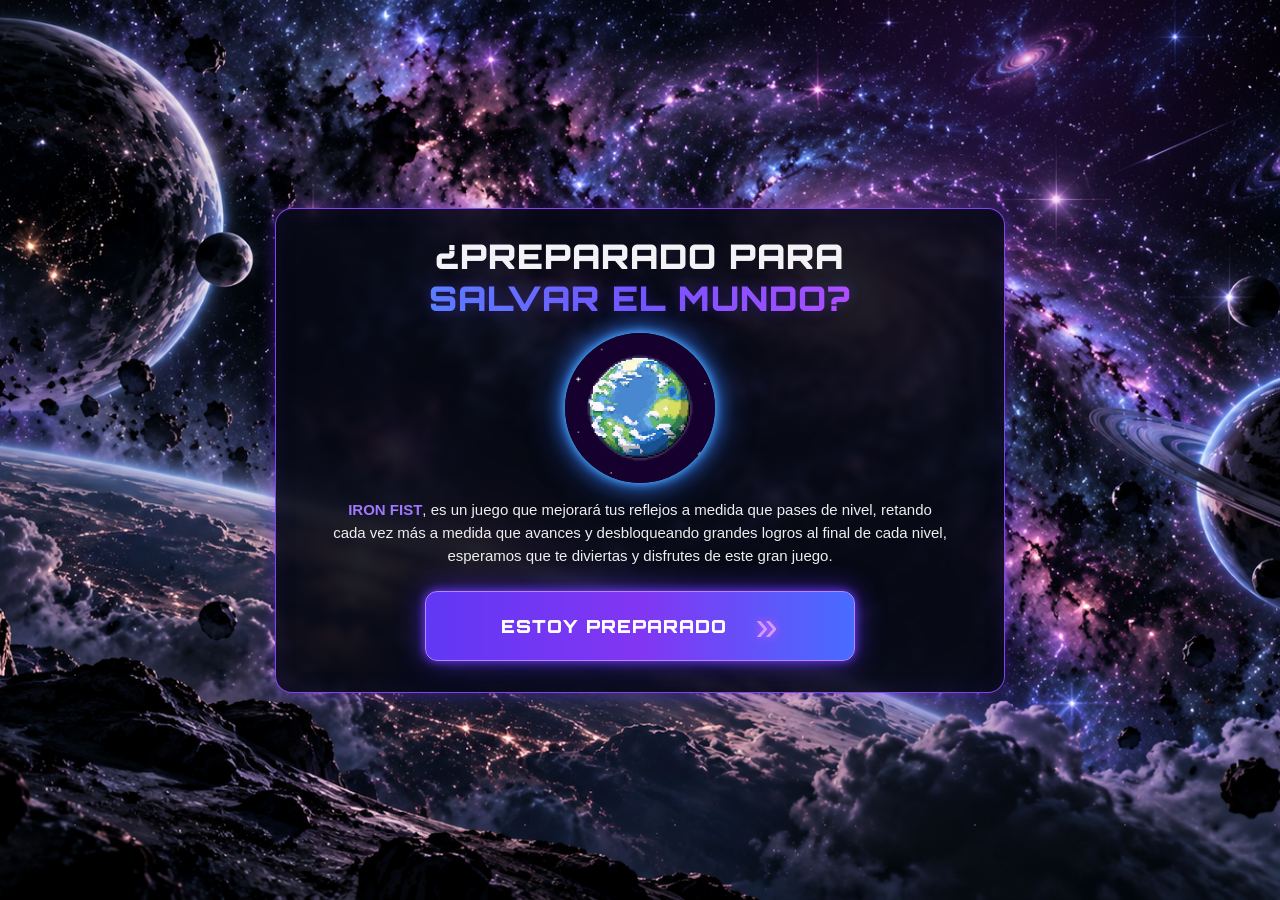
==== commit 8125d0c8: "New" ====
--- a/index.html
+++ b/index.html
@@ -275,95 +275,252 @@
 </section>
 
 <!-- =====================================================
-     PANTALLA 6 — PREPARACIÓN NIVEL 2
-====================================================== -->
-<section class="pantalla nivel2-intro" id="pantallaNivel2Intro">
-    <div class="nivel2-decor meteorito-decor m1">☄</div>
-    <div class="nivel2-decor meteorito-decor m2">☄</div>
-    <div class="nivel2-decor planeta-decor p1">◉</div>
-    <div class="nivel2-decor planeta-decor p2">◉</div>
-
-    <div class="panel-nivel2-intro">
-        <div class="nivel2-cabecera">
-            <div class="nivel2-planeta">◉</div>
+     PANTALLA 6 — PRESENTACIÓN NIVEL 2
+====================================================== -->
+<section class="pantalla nivel-intro" id="pantallaNivel2Intro">
+    <div class="intro-decor meteorito-decor m1" aria-hidden="true">☄</div>
+    <div class="intro-decor meteorito-decor m2" aria-hidden="true">☄</div>
+    <div class="intro-decor planeta-decor p1" aria-hidden="true">◉</div>
+    <div class="intro-decor planeta-decor p2" aria-hidden="true">◉</div>
+
+    <div class="panel-nivel-intro">
+        <header class="intro-cabecera">
+            <div class="intro-planeta">◉</div>
             <div>
-                <div class="nivel2-mini">NIVEL 2</div>
-                <div class="nivel2-subtitulo">LLUVIA DE METEORITOS</div>
-            </div>
-            <div class="nivel2-planeta">◉</div>
-        </div>
-
-        <div class="nivel2-contenido">
-            <div class="tiburon-wrap">
-                <div class="tiburon-glow"></div>
-                <img class="tiburon-espacial" src="assets/tiburon_espacial.png" alt="Tiburón astronauta">
-            </div>
-
-            <div class="nivel2-centro">
-                <div class="nivel2-etiqueta">NIVEL 2</div>
-                <div class="nivel2-titulo">¿LISTO PARA<br><span>SALVAR EL MUNDO?</span></div>
-
-                <div class="nivel2-dificultad">
+                <div class="intro-num">NIVEL 2</div>
+                <div class="intro-sub">LA TORMENTA SE INTENSIFICA</div>
+            </div>
+            <div class="intro-planeta">◉</div>
+        </header>
+
+        <div class="intro-contenido">
+            <div class="intro-visual">
+                <div class="intro-glow"></div>
+                <img class="intro-sprite gira" src="assets/meteorito_nivel1.png" alt="Meteorito">
+            </div>
+
+            <div class="intro-centro">
+                <div class="intro-etiqueta">CAPÍTULO II</div>
+                <div class="intro-titulo">LLUVIA DE<br><span>METEORITOS</span></div>
+
+                <div class="intro-dificultad">
                     <small>DIFICULTAD</small>
-                    <div class="barras-dificultad"><i></i><i></i><i></i><i></i><i></i></div>
+                    <div class="barras-dificultad"><i class="on"></i><i class="on"></i><i class="on"></i><i></i><i></i></div>
                     <strong>MEDIA</strong>
                 </div>
 
-                <div class="objetivo-nivel2">
-                    <div class="objetivo-icono">◎</div>
-                    <div><b>OBJETIVO</b><p>Derrota al tiburón espacial, esquiva sus ataques y reduce su barra de vida a cero antes de que termine el tiempo.</p></div>
-                </div>
-
-                <button id="jugarNivel2" class="boton-nivel2">JUGAR <b>▶</b></button>
-            </div>
-
-            <div class="meteoritos-lado" aria-hidden="true">
+                <div class="intro-objetivo">
+                    <div class="intro-objetivo-icono">◎</div>
+                    <div><b>OBJETIVO</b><p>Destruye <b class="resalta">40 puntos</b> antes de que acabe el tiempo. Los meteoritos caen más rápido y aparecen <b class="resalta">cometas</b> veloces que valen <b class="resalta">doble</b>. ¡No dejes pasar ninguno!</p></div>
+                </div>
+
+                <button id="jugarNivel2" class="intro-boton" type="button">JUGAR <b>▶</b></button>
+            </div>
+
+            <div class="intro-lado" aria-hidden="true">
                 <span>☄</span><span>☄</span><span>☄</span><span>☄</span>
             </div>
         </div>
 
-        <button id="volverVictoriaDesdeNivel2" class="volver-nivel2">← VOLVER</button>
-    </div>
-</section>
-
-<!-- =====================================================
-     PANTALLA 7 — GAMEPLAY NIVEL 2: JEFE TIBURÓN
-====================================================== -->
-<section class="pantalla nivel2-juego" id="pantallaNivel2">
-  <header class="hud-nivel2-juego">
-    <div><small>NIVEL 02</small><strong>JEFE: TIBURÓN ESPACIAL</strong></div>
-    <div class="hud2-dato"><small>TIEMPO</small><strong><span id="nivel2Tiempo">60</span>s</strong></div>
-    <div class="hud2-dato"><small>PUNTOS</small><strong><span id="nivel2Puntos">0</span> / 34</strong></div>
-    <div class="hud2-dato"><small>VIDAS</small><strong id="nivel2Vidas">♥ ♥ ♥</strong></div>
-    <button id="pausaNivel2" class="boton-pausa" type="button">❚❚ PAUSA</button>
+        <button id="volverVictoriaDesdeNivel2" class="intro-volver" type="button">← VOLVER</button>
+    </div>
+</section>
+
+<!-- =====================================================
+     PANTALLA 7 — GAMEPLAY NIVEL 2 (NIVEL NORMAL)
+====================================================== -->
+<section class="pantalla nivel1 nivel2n" id="pantallaNivel2">
+    <div class="nivel1-hud">
+        <div class="hud-item"><span>NIVEL</span><strong>02</strong></div>
+        <div class="hud-item"><span>PUNTOS</span><strong><b id="nivel2Puntos">0</b> / 40</strong></div>
+        <div class="hud-item"><span>VIDAS</span><strong id="nivel2Vidas">♥ ♥ ♥</strong></div>
+        <div class="hud-item"><span>TIEMPO</span><strong><b id="nivel2Tiempo">60</b>s</strong></div>
+        <button id="pausaNivel2" class="boton-pausa" type="button">❚❚ PAUSA</button>
+    </div>
+
+    <div class="nivel1-escenario" id="nivel2Escenario">
+        <div class="estrellas-nivel"></div>
+        <div id="meteoritosNivel2"></div>
+        <div id="disparosNivel2"></div>
+        <img id="naveNivel2" class="nave-nivel1" src="assets/nave_nivel1.png" alt="Nave">
+        <div id="mensajeFuegoNivel2" class="mensaje-fuego">¡FUEGO!</div>
+        <div id="cuentaNivel2" class="cuenta-nivel1">3</div>
+    </div>
+
+    <div id="overlayPausaNivel2" class="overlay-pausa-nivel1">
+        <div class="panel-pausa-nivel1">
+            <div class="icono-pausa">Ⅱ</div>
+            <h2>JUEGO EN PAUSA</h2>
+            <p>La misión está detenida temporalmente.</p>
+            <button id="continuarNivel2" type="button">▶ CONTINUAR</button>
+        </div>
+    </div>
+
+    <div class="controles-nivel1">
+        <button id="moverIzqNivel2" class="control-nivel1" aria-label="Mover a la izquierda">◀</button>
+        <button id="dispararNivel2" class="disparo-nivel1">🔫 DISPARAR</button>
+        <button id="moverDerNivel2" class="control-nivel1" aria-label="Mover a la derecha">▶</button>
+    </div>
+    <div class="ayuda-nivel1">← → MOVER &nbsp;&nbsp; | &nbsp;&nbsp; ESPACIO DISPARAR</div>
+</section>
+
+<!-- VICTORIA / GAME OVER NIVEL 2 -->
+<section class="pantalla final-juego" id="pantallaVictoriaNivel2">
+    <div class="final-juego-panel victoria-panel">
+        <div class="final-juego-icono">✦</div>
+        <div class="final-juego-tag">NIVEL SUPERADO</div>
+        <h1>¡NIVEL 2 SUPERADO!</h1>
+        <h2>LA TORMENTA HA PASADO</h2>
+        <p>Pero algo enorme se acerca desde el espacio profundo... prepárate para el jefe final.</p>
+        <div class="resultado-final">PUNTUACIÓN <strong id="puntosVictoriaNivel2">40</strong> / 40</div>
+        <div class="acciones-victoria">
+            <button id="reintentarNivel2" class="boton-final-juego secundario">↻ VOLVER A JUGAR</button>
+            <button id="siguienteNivel2" class="boton-final-juego siguiente">SIGUIENTE NIVEL <b>»</b></button>
+        </div>
+    </div>
+</section>
+
+<section class="pantalla final-juego" id="pantallaGameOverNivel2">
+    <div class="final-juego-panel gameover-panel">
+        <div class="final-juego-icono">☠</div>
+        <div class="final-juego-tag">SISTEMA CRÍTICO</div>
+        <h1>GAME OVER</h1>
+        <h2>LA LLUVIA DE METEORITOS GANÓ</h2>
+        <p>No conseguiste detener suficientes meteoritos a tiempo.</p>
+        <div class="resultado-final">PUNTUACIÓN <strong id="puntosGameOverNivel2">0</strong> / 40</div>
+        <button id="reintentarDerrotaNivel2" class="boton-final-juego">REINTENTAR »</button>
+    </div>
+</section>
+
+
+<!-- =====================================================
+     PANTALLA 8 — PRESENTACIÓN NIVEL 3 (JEFE FINAL: TITÁN IRON)
+====================================================== -->
+<svg width="0" height="0" style="position:absolute" aria-hidden="true" focusable="false">
+  <defs>
+    <linearGradient id="gMetal" x1="0" y1="0" x2="0" y2="1"><stop offset="0" stop-color="#4a3290"/><stop offset=".55" stop-color="#241552"/><stop offset="1" stop-color="#0d0722"/></linearGradient>
+    <linearGradient id="gWing" x1="0" y1="0" x2="1" y2="1"><stop offset="0" stop-color="#2b1a5e"/><stop offset="1" stop-color="#0a0520"/></linearGradient>
+    <radialGradient id="gEye" cx=".5" cy=".5" r=".5"><stop offset="0" stop-color="#fff"/><stop offset=".28" stop-color="#ff8be0"/><stop offset=".65" stop-color="#e8145a"/><stop offset="1" stop-color="#4a0018"/></radialGradient>
+    <symbol id="symTitan" viewBox="0 0 200 200">
+      <g id="alaTitan">
+        <path d="M96 66 L8 26 L20 76 L0 112 L40 112 L28 156 L88 124Z" fill="url(#gWing)" stroke="#c75bff" stroke-width="2.5" stroke-linejoin="round"/>
+        <path d="M80 80 L30 56 M76 96 L22 100 M72 110 L38 138" stroke="#8a46ff" stroke-width="2" opacity=".8"/>
+        <rect x="46" y="122" width="15" height="48" rx="4" fill="#1a0f3d" stroke="#c75bff" stroke-width="2"/>
+        <circle class="punta" cx="53.5" cy="174" r="6" fill="#ff4fd8"/>
+      </g>
+      <use href="#alaTitan" transform="translate(200 0) scale(-1 1)"/>
+      <path d="M80 42 L90 4 L99 40Z M101 40 L110 4 L120 42Z M92 36 L100 -4 L108 36Z" fill="#1a0f3d" stroke="#c75bff" stroke-width="2" stroke-linejoin="round"/>
+      <path d="M58 52 L100 32 L142 52 L156 98 L130 142 L100 154 L70 142 L44 98Z" fill="url(#gMetal)" stroke="#d17bff" stroke-width="3.5" stroke-linejoin="round"/>
+      <path d="M66 60 L100 44 L134 60 M58 98 L74 128 M142 98 L126 128" fill="none" stroke="#7b4dff" stroke-width="2.5" opacity=".85"/>
+      <circle cx="100" cy="90" r="30" fill="#07020f" stroke="#ff3fa6" stroke-width="3"/>
+      <circle class="ojo" cx="100" cy="90" r="22" fill="url(#gEye)"/>
+      <rect x="97" y="72" width="6" height="36" rx="3" fill="#12020a" opacity=".85"/>
+      <path d="M72 138 L80 150 L89 139 L100 153 L111 139 L120 150 L128 138Z" fill="#efe5ff" stroke="#6e3bd0" stroke-width="1.5" stroke-linejoin="round"/>
+      <circle class="nucleo" cx="100" cy="124" r="7" fill="#36c8ff"/>
+    </symbol>
+  </defs>
+</svg>
+
+<section class="pantalla nivel-intro intro-final" id="pantallaNivel3Intro">
+    <div class="intro-decor meteorito-decor m1" aria-hidden="true">☄</div>
+    <div class="intro-decor meteorito-decor m2" aria-hidden="true">☄</div>
+    <div class="intro-decor planeta-decor p1" aria-hidden="true">◉</div>
+    <div class="intro-decor planeta-decor p2" aria-hidden="true">◉</div>
+
+    <div class="panel-nivel-intro">
+        <header class="intro-cabecera">
+            <div class="intro-planeta">◉</div>
+            <div>
+                <div class="intro-num">NIVEL 3</div>
+                <div class="intro-sub">JEFE FINAL</div>
+            </div>
+            <div class="intro-planeta">◉</div>
+        </header>
+
+        <div class="intro-contenido">
+            <div class="intro-visual">
+                <div class="intro-glow"></div>
+                <svg class="intro-sprite titan-svg titan-intro" viewBox="0 0 200 200" role="img" aria-label="Titán Iron, el jefe final"><use href="#symTitan"/></svg>
+            </div>
+
+            <div class="intro-centro">
+                <div class="intro-etiqueta">CAPÍTULO FINAL</div>
+                <div class="intro-titulo">TITÁN<br><span>IRON</span></div>
+
+                <div class="intro-dificultad">
+                    <small>DIFICULTAD</small>
+                    <div class="barras-dificultad"><i class="on"></i><i class="on"></i><i class="on"></i><i class="on"></i><i class="on"></i></div>
+                    <strong>EXTREMA</strong>
+                </div>
+
+                <div class="intro-objetivo">
+                    <div class="intro-objetivo-icono">◎</div>
+                    <div><b>OBJETIVO</b><p>Destruye al <b class="resalta">Titán Iron</b> antes de que se acabe el tiempo. Tiene <b class="resalta">3 fases</b> y cada una es más letal: esquiva sus rayos, derriba los meteoritos y recoge los potenciadores que caen.</p></div>
+                </div>
+
+                <button id="jugarNivel3" class="intro-boton" type="button">LUCHAR <b>▶</b></button>
+            </div>
+
+            <div class="intro-lado" aria-hidden="true">
+                <span>☄</span><span>☄</span><span>☄</span><span>☄</span>
+            </div>
+        </div>
+
+        <button id="volverVictoriaDesdeNivel3" class="intro-volver" type="button">← VOLVER</button>
+    </div>
+</section>
+
+<!-- =====================================================
+     PANTALLA 9 — GAMEPLAY NIVEL 3: TITÁN IRON
+====================================================== -->
+<section class="pantalla nivel3-juego" id="pantallaNivel3">
+  <header class="hud-nivel3-juego">
+    <div><small>NIVEL 03</small><strong>JEFE FINAL: TITÁN IRON</strong></div>
+    <div class="hud3-dato"><small>FASE</small><strong><span id="nivel3Fase">1</span> / 3</strong></div>
+    <div class="hud3-dato"><small>TIEMPO</small><strong><span id="nivel3Tiempo">100</span>s</strong></div>
+    <div class="hud3-dato"><small>PUNTOS</small><strong><span id="nivel3Puntos">0</span></strong></div>
+    <div class="hud3-dato"><small>VIDAS</small><strong id="nivel3Vidas">♥ ♥ ♥ ♥</strong></div>
+    <button id="pausaNivel3" class="boton-pausa" type="button">❚❚ PAUSA</button>
   </header>
-  <div class="escenario-nivel2" id="escenarioNivel2">
+  <div class="escenario-nivel3" id="escenarioNivel3">
     <div class="estrellas-nivel"></div>
-    <div class="boss-halo"></div>
-    <img id="tiburonJefe" class="tiburon-jefe" src="assets/tiburon_espacial.png" alt="Tiburón jefe">
-    <div class="boss-barra"><div class="boss-barra-titulo"><span>ENERGÍA DEL JEFE</span><strong id="bossPorcentaje">100%</strong></div><div class="boss-track"><i id="bossVida"></i></div></div>
-    <div id="ataquesJefe"></div><div id="disparosNivel2"></div>
-    <img id="naveNivel2" class="nave-nivel1 nave-jugador-n2" src="assets/nave_nivel1.png" alt="Nave del jugador">
-    <div id="cuentaNivel2" class="cuenta-nivel1">3</div>
-    <div id="mensajeFuegoNivel2" class="mensaje-fuego">¡FUEGO!</div>
+    <div class="boss-halo halo-n3" id="haloN3"></div>
+    <div id="jefeTitan" class="titan-jefe" data-fase="1">
+      <svg class="titan-svg" viewBox="0 0 200 200"><use href="#symTitan"/></svg>
+      <div class="titan-escudo"></div>
+    </div>
+    <div class="boss-barra boss-barra-n3"><div class="boss-barra-titulo"><span>TITÁN IRON</span><strong id="bossPorcentajeN3">100%</strong></div><div class="boss-track"><i id="bossVidaN3"></i><b class="marca" style="left:33.3%"></b><b class="marca" style="left:66.6%"></b></div></div>
+    <div id="lasersN3"></div><div id="meteorosN3"></div><div id="dropsN3"></div><div id="ataquesN3"></div><div id="disparosN3"></div>
+    <img id="naveNivel3" class="nave-nivel1 nave-jugador-n3" src="assets/nave_nivel1.png" alt="Nave del jugador">
+    <div id="poderesN3" class="poderes-n3"></div>
+    <div id="bannerN3" class="banner-n3"></div>
+    <div id="cuentaNivel3" class="cuenta-nivel1">3</div>
+    <div id="mensajeFuegoNivel3" class="mensaje-fuego">¡FUEGO!</div>
   </div>
-  <div class="controles-nivel1 controles-nivel2">
-    <button id="moverIzqNivel2" class="control-nivel1" aria-label="Mover a la izquierda">◀</button>
-    <button id="dispararNivel2" class="disparo-nivel1">⚡ DISPARAR</button>
-    <button id="moverDerNivel2" class="control-nivel1" aria-label="Mover a la derecha">▶</button>
+  <div class="controles-nivel1 controles-nivel3">
+    <button id="moverIzqNivel3" class="control-nivel1" aria-label="Mover a la izquierda">◀</button>
+    <button id="dispararNivel3" class="disparo-nivel1">⚡ DISPARAR</button>
+    <button id="moverDerNivel3" class="control-nivel1" aria-label="Mover a la derecha">▶</button>
   </div>
-  <div class="ayuda-nivel1">← → MOVER &nbsp; | &nbsp; ESPACIO DISPARAR</div>
-  <div id="overlayPausaNivel2" class="overlay-pausa-nivel1"><div class="panel-pausa-nivel1"><div class="icono-pausa">Ⅱ</div><h2>JUEGO EN PAUSA</h2><p>El combate contra el tiburón está detenido.</p><button id="continuarNivel2" type="button">▶ CONTINUAR</button></div></div>
-</section>
-
-<section class="pantalla final-juego" id="pantallaVictoriaNivel2">
-  <div class="final-juego-panel victoria-panel"><div class="final-juego-icono">✦</div><div class="final-juego-tag">JEFE DERROTADO</div><h1>¡NIVEL 2 SUPERADO!</h1><h2>EL TIBURÓN HA CAÍDO</h2><p>Has sobrevivido al combate espacial.</p><div class="resultado-final">PUNTUACIÓN <strong id="puntosVictoriaNivel2">34</strong> / 34</div><div class="acciones-victoria"><button id="reintentarNivel2" class="boton-final-juego secundario">↻ VOLVER A JUGAR</button><button id="volverPortadaNivel2" class="boton-final-juego siguiente">VOLVER A PORTADA »</button></div></div>
-</section>
-
-<section class="pantalla final-juego" id="pantallaGameOverNivel2"><div class="final-juego-panel gameover-panel"><div class="final-juego-icono">☠</div><div class="final-juego-tag">SISTEMA CRÍTICO</div><h1>GAME OVER</h1><h2>EL TIBURÓN TE HA VENCIDO</h2><p>Recarga tu nave e inténtalo de nuevo.</p><div class="resultado-final">PUNTUACIÓN <strong id="puntosGameOverNivel2">0</strong> / 34</div><button id="reintentarDerrotaNivel2" class="boton-final-juego">REINTENTAR »</button></div></section>
-
-<!-- =====================================================
-     PANTALLA 7 — GAME OVER
+  <div class="ayuda-nivel1">← → MOVER &nbsp; | &nbsp; ESPACIO DISPARAR (MANTÉN PRESIONADO)</div>
+  <div id="overlayPausaNivel3" class="overlay-pausa-nivel1"><div class="panel-pausa-nivel1"><div class="icono-pausa">Ⅱ</div><h2>JUEGO EN PAUSA</h2><p>La batalla final está detenida.</p><button id="continuarNivel3" type="button">▶ CONTINUAR</button></div></div>
+  <audio id="musicaNivel3" preload="auto" loop src="assets/musica_nivel1.mp3"></audio>
+</section>
+
+<section class="pantalla final-juego" id="pantallaVictoriaNivel3">
+  <div class="final-juego-panel victoria-panel"><div class="final-juego-icono">♛</div><div class="final-juego-tag">AMENAZA ELIMINADA</div><h1>¡VICTORIA TOTAL!</h1><h2>EL TITÁN IRON HA CAÍDO</h2><p>Has destruido al jefe final y salvado la Tierra. El universo entero te debe una. Eres el verdadero IRON FIST.</p><div class="resultado-final">PUNTUACIÓN <strong id="puntosVictoriaNivel3">0</strong> · VIDAS RESTANTES <strong id="vidasVictoriaNivel3">0</strong></div><div class="creditos-iron-fist"><h3>CRÉDITOS</h3><p>Creadores de IRON FIST</p><ul>
+<li>John Carlos Huachuhuillca Quispe <span>73660489@certus.edu.pe</span></li>
+<li>Gary Irarica Vasquez <span>70851660@certus.edu.pe</span></li>
+<li>Luis Angel Hancco Poco <span>78321864@certus.edu.pe</span></li>
+<li>Oscar Gabriel Jimenez Vences <span>61235647@certus.edu.pe</span></li>
+<li>Fatima Gutierrez Machado <span>70515673@certus.edu.pe</span></li>
+</ul></div><div class="acciones-victoria"><button id="reintentarNivel3" class="boton-final-juego secundario">↻ VOLVER A JUGAR</button><button id="volverInicioFinal" class="boton-final-juego siguiente">VOLVER AL INICIO »</button></div></div>
+</section>
+
+<section class="pantalla final-juego" id="pantallaGameOverNivel3"><div class="final-juego-panel gameover-panel"><div class="final-juego-icono">☠</div><div class="final-juego-tag">SISTEMA CRÍTICO</div><h1>GAME OVER</h1><h2 id="textoDerrotaNivel3">EL TITÁN IRON TE HA VENCIDO</h2><p>Aprende sus patrones: los rayos avisan antes de disparar. ¡Recarga tu nave e inténtalo de nuevo!</p><div class="resultado-final">ENERGÍA DEL JEFE <strong id="jefeRestanteNivel3">100%</strong></div><button id="reintentarDerrotaNivel3" class="boton-final-juego">REINTENTAR »</button></div></section>
+
+<!-- =====================================================
+     GAME OVER — NIVEL 1
 ====================================================== -->
 <section class="pantalla final-juego" id="pantallaGameOver">
     <div class="final-juego-panel gameover-panel">
--- a/estilos.css
+++ b/estilos.css
@@ -843,60 +843,216 @@
 @keyframes brilloSiguiente{to{transform:translateX(120%)}}
 
 /* =========================================================
-   NIVEL 2 — PANTALLA DE PREPARACIÓN
+   REGLAS — AJUSTE A LA ALTURA DE LA VENTANA
+   Todo se escala con vh para que quepa sin cortarse y el
+   botón quede por encima de la barra de tareas.
 ========================================================= */
-.nivel2-intro{position:relative;overflow:hidden;align-items:center;justify-content:center;background-image:linear-gradient(rgba(3,2,18,.28),rgba(3,2,18,.62)),url("assets/fondo.png");background-size:cover;background-position:center}
-.nivel2-intro::before{content:"";position:absolute;inset:0;background:radial-gradient(circle at 50% 48%,rgba(169,55,255,.18),transparent 34%),radial-gradient(circle at 15% 70%,rgba(0,126,255,.12),transparent 30%);pointer-events:none}
-.panel-nivel2-intro{position:relative;z-index:3;width:min(1000px,88vw);padding:42px 52px 34px;text-align:center;border:2px solid #7e35ff;border-radius:28px;background:rgba(5,5,24,.82);box-shadow:0 0 30px rgba(127,42,255,.45),inset 0 0 35px rgba(78,42,255,.08);clip-path:polygon(2% 0,98% 0,100% 8%,100% 92%,98% 100%,2% 100%,0 92%,0 8%)}
-.nivel2-mini{font:800 14px Orbitron,sans-serif;letter-spacing:6px;color:#a99cff;margin-bottom:12px;text-shadow:0 0 12px #794cff}
-.nivel2-titulo{font:900 clamp(35px,5vw,64px) Audiowide,sans-serif;line-height:1.02;color:#fff;text-shadow:0 0 16px rgba(255,255,255,.2);margin-bottom:24px}
-.nivel2-titulo span{color:#d05cff;text-shadow:0 0 16px #a52cff,0 0 35px rgba(174,60,255,.45)}
-.nivel2-dificultad{width:min(300px,80vw);margin:0 auto 24px;padding:13px 22px;border:1px solid #7d38ff;border-radius:15px;background:rgba(14,8,42,.85)}
-.nivel2-dificultad small{display:block;color:#d75cff;font:800 12px Orbitron,sans-serif;letter-spacing:2px;margin-bottom:8px}.nivel2-dificultad strong{display:block;color:#fff;font:800 12px Orbitron,sans-serif;margin-top:8px}
-.barras-dificultad{display:flex;justify-content:center;gap:7px}.barras-dificultad i{display:block;width:29px;height:13px;border-radius:3px;border:1px solid #873cff;background:#7b24d8;box-shadow:0 0 8px rgba(167,53,255,.55)}.barras-dificultad i:nth-child(n+4){background:rgba(40,15,85,.75);box-shadow:none}
-.objetivo-nivel2{display:flex;align-items:center;gap:20px;text-align:left;width:min(760px,100%);margin:0 auto 28px;padding:17px 22px;border:1px solid #7134db;border-radius:15px;background:rgba(7,7,28,.78);box-shadow:inset 0 0 20px rgba(93,43,190,.08)}
-.objetivo-icono{font-size:45px;color:#dc4fff;text-shadow:0 0 18px #9c28ff}.objetivo-nivel2 b{font:800 13px Orbitron,sans-serif;color:#d254ff;letter-spacing:2px}.objetivo-nivel2 p{margin:6px 0 0;color:#e1dce9;font:13px Michroma,sans-serif;line-height:1.65}
-.boton-nivel2{min-width:260px;padding:17px 32px;border:2px solid #a348ff;border-radius:14px;background:linear-gradient(90deg,#b11cff,#5d27e8,#197fff);color:#fff;font:900 17px Orbitron,sans-serif;letter-spacing:2px;cursor:pointer;box-shadow:0 0 25px rgba(154,47,255,.6);transition:.2s}.boton-nivel2:hover{transform:translateY(-2px);box-shadow:0 0 38px rgba(154,47,255,.8)}.boton-nivel2 b{margin-left:18px}.volver-nivel2{display:block;margin:15px auto 0;border:0;background:none;color:#9d91b9;font:700 10px Orbitron,sans-serif;letter-spacing:2px;cursor:pointer}.volver-nivel2:hover{color:#fff}
-.nivel2-decor{position:absolute;z-index:1;color:#8c4dff;filter:drop-shadow(0 0 18px #8d2cff);opacity:.8}.meteorito-decor{font-size:80px;transform:rotate(25deg)}.m1{top:13%;left:7%;animation:flotaNivel2 4s ease-in-out infinite}.m2{right:8%;bottom:15%;font-size:115px;animation:flotaNivel2 5s ease-in-out infinite reverse}.planeta-decor{right:4%;top:10%;font-size:150px;color:#4a5cff;opacity:.28}
+.reglas{
+    align-items:flex-start;
+    padding:clamp(10px,2.4vh,28px) 5vw clamp(56px,10vh,96px);
+    overflow-y:auto;
+}
+.contenedor-reglas{margin:auto}
+.encabezado-reglas{margin-bottom:clamp(6px,1.6vh,22px)}
+.encabezado-reglas h1{font-size:clamp(20px,4.2vh,38px)}
+.encabezado-reglas h2{font-size:clamp(26px,5.6vh,50px);margin-top:2px}
+.reglas .ornamento{margin-top:clamp(2px,.8vh,8px)}
+.reglas .ornamento span{font-size:clamp(18px,3.2vh,30px)}
+.lista-reglas{gap:clamp(6px,1.4vh,14px)}
+.regla{min-height:0;padding:clamp(8px,1.6vh,17px) 20px}
+.numero{width:clamp(36px,5.6vh,50px);height:clamp(36px,5.6vh,50px);flex-basis:clamp(36px,5.6vh,50px);font-size:clamp(18px,2.8vh,25px)}
+.contenido-regla h3{font-size:clamp(15px,2.6vh,23px);margin-bottom:clamp(3px,.8vh,9px)}
+.contenido-regla p{font-size:clamp(12px,1.8vh,15px);line-height:1.4}
+.imagen-regla{width:clamp(56px,11vh,100px);height:clamp(56px,11vh,100px);flex-basis:clamp(56px,11vh,100px)}
+.boton-listo{height:clamp(46px,7.4vh,68px);margin-top:clamp(10px,2.4vh,25px);font-size:clamp(15px,2.3vh,19px)}
+@media(max-width:800px){
+    .reglas{padding:16px 15px 70px}
+    .regla{padding:12px}
+}
+
+/* =========================================================
+   PANTALLAS DE PRESENTACIÓN DE NIVEL (NIVEL 2 Y NIVEL 3)
+   Panel a pantalla completa y contenido centrado.
+   (No se redefine position: la pantalla sigue siendo fixed.)
+========================================================= */
+.nivel-intro{
+    display:flex;align-items:center;justify-content:center;
+    padding:clamp(8px,2vh,20px) clamp(8px,1.4vw,22px);
+    overflow:hidden;
+    background-image:linear-gradient(rgba(2,2,18,.12),rgba(2,2,18,.5)),url("assets/fondo.png");
+    background-size:cover;background-position:center;background-repeat:no-repeat;
+}
+.nivel-intro::before{
+    content:"";position:absolute;inset:0;pointer-events:none;
+    background:radial-gradient(circle at 50% 42%,rgba(174,35,255,.20),transparent 38%),radial-gradient(circle at 18% 72%,rgba(0,100,255,.14),transparent 32%);
+}
+.panel-nivel-intro{
+    position:relative;z-index:3;
+    width:100%;height:100%;
+    display:grid;grid-template-rows:auto minmax(0,1fr) auto;
+    justify-items:center;align-items:center;
+    padding:clamp(12px,2.4vh,26px) clamp(16px,3vw,48px) clamp(8px,1.6vh,18px);
+    text-align:center;
+    border:2px solid #7e35ff;border-radius:26px;
+    background:rgba(5,5,25,.80);
+    box-shadow:0 0 32px rgba(127,42,255,.5),inset 0 0 40px rgba(78,42,255,.10);
+    overflow:hidden;
+}
+.intro-decor{position:absolute;z-index:1;color:#8c4dff;filter:drop-shadow(0 0 18px #8d2cff);opacity:.7;pointer-events:none}
+.intro-decor.meteorito-decor{font-size:clamp(44px,9vh,90px)}
+.intro-decor.m1{top:14%;left:2%;animation:flotaNivel2 4s ease-in-out infinite}
+.intro-decor.m2{right:2%;bottom:10%;font-size:clamp(60px,12vh,120px);animation:flotaNivel2 5s ease-in-out infinite reverse}
+.intro-decor.planeta-decor{font-size:clamp(60px,12vh,120px);color:#4a5cff;opacity:.18}
+.intro-decor.p1{right:9%;top:12%}
+.intro-decor.p2{left:10%;bottom:8%;font-size:clamp(44px,8vh,80px)}
+
+.intro-cabecera{display:flex;align-items:center;justify-content:center;gap:clamp(12px,2vw,28px);color:#fff}
+.intro-planeta{font-size:clamp(22px,4vh,36px);color:#e052ff;text-shadow:0 0 14px #d32cff}
+.intro-num{font:900 clamp(20px,3.8vh,32px) Orbitron,sans-serif;letter-spacing:5px;color:#fff;text-shadow:0 0 15px #8b50ff}
+.intro-sub{font:800 clamp(9px,1.5vh,12px) Orbitron,sans-serif;letter-spacing:6px;color:#d9caff;margin-top:4px}
+
+.intro-contenido{
+    width:100%;min-height:0;
+    display:grid;grid-template-columns:minmax(0,1fr) minmax(0,1.7fr) minmax(0,1fr);
+    align-items:center;gap:clamp(8px,1.6vw,26px);
+}
+.intro-visual{position:relative;display:grid;place-items:center;height:clamp(150px,42vh,430px)}
+.intro-glow{position:absolute;width:min(85%,50vh);aspect-ratio:1;border-radius:50%;background:radial-gradient(circle,rgba(192,55,255,.45),transparent 65%);filter:blur(8px);animation:brilloTiburon 2.8s ease-in-out infinite}
+.intro-sprite{position:relative;z-index:2;width:min(100%,44vh);max-height:100%;object-fit:contain;filter:drop-shadow(0 0 14px rgba(168,63,255,.8));animation:flotaTiburon 3.5s ease-in-out infinite}
+.intro-sprite.gira{width:min(78%,36vh);animation:giroMeteorito 14s linear infinite}
+
+.intro-centro{display:flex;flex-direction:column;align-items:center;gap:clamp(8px,1.8vh,18px);min-width:0}
+.intro-etiqueta{display:inline-block;padding:clamp(5px,.9vh,8px) clamp(24px,3vw,42px);border:2px solid #7040ff;border-radius:25px;color:#fff;background:rgba(13,7,43,.8);font:800 clamp(11px,1.8vh,15px) Orbitron,sans-serif;letter-spacing:2px;box-shadow:0 0 14px rgba(116,53,255,.35)}
+.intro-titulo{font:900 clamp(30px,min(4.6vw,8.6vh),70px) Audiowide,Orbitron,sans-serif;line-height:1.04;color:#fff;text-shadow:0 0 16px rgba(255,255,255,.22)}
+.intro-titulo span{color:#d05cff;text-shadow:0 0 16px #a52cff,0 0 35px rgba(174,60,255,.55)}
+.intro-dificultad{width:min(280px,80%);padding:clamp(7px,1.3vh,12px) 18px;border:2px solid #7d38ff;border-radius:14px;background:rgba(14,8,42,.88);box-shadow:0 0 16px rgba(109,45,255,.25)}
+.intro-dificultad small{display:block;color:#e15cff;font:900 clamp(10px,1.6vh,12px) Orbitron,sans-serif;letter-spacing:2px;margin-bottom:clamp(4px,.9vh,8px)}
+.intro-dificultad strong{display:block;color:#fff;font:800 clamp(10px,1.6vh,12px) Orbitron,sans-serif;margin-top:clamp(4px,.9vh,8px);letter-spacing:2px}
+.barras-dificultad{display:flex;justify-content:center;gap:7px}
+.barras-dificultad i{display:block;width:clamp(16px,3vh,22px);height:clamp(16px,3vh,22px);border:2px solid #8a35ff;border-radius:5px;background:transparent;box-shadow:0 0 8px rgba(149,48,255,.25)}
+.barras-dificultad i.on{background:linear-gradient(135deg,#ef32ff,#a22cff);box-shadow:0 0 12px rgba(220,45,255,.75)}
+.intro-objetivo{width:min(680px,94%);display:flex;align-items:center;gap:15px;text-align:left;padding:clamp(8px,1.5vh,14px) 18px;border:2px solid #6431e8;border-radius:12px;background:rgba(8,7,29,.82);box-shadow:0 0 16px rgba(74,42,255,.18)}
+.intro-objetivo-icono{font-size:clamp(30px,5.4vh,44px);color:#e24dff;text-shadow:0 0 14px #d12cff;line-height:1}
+.intro-objetivo b{font:900 clamp(11px,1.8vh,15px) Orbitron,sans-serif;color:#e04dff;letter-spacing:2px}
+.intro-objetivo p{margin:5px 0 0;color:#eee;font:500 clamp(11px,1.9vh,15px) system-ui,Arial,sans-serif;line-height:1.4}
+.intro-objetivo p b.resalta{font:inherit;letter-spacing:normal;color:#f0a8ff;font-weight:700}
+.intro-boton{min-width:min(320px,80%);padding:clamp(11px,2vh,17px) 38px;border:2px solid #d759ff;border-radius:15px;background:linear-gradient(90deg,#a914ff,#5f20eb,#1e82ff);color:#fff;font:900 clamp(15px,2.4vh,19px) Orbitron,sans-serif;letter-spacing:2px;cursor:pointer;box-shadow:0 0 24px rgba(154,47,255,.7),inset 0 0 18px rgba(255,255,255,.12);transition:.2s}
+.intro-boton:hover{transform:translateY(-3px) scale(1.02);box-shadow:0 0 40px rgba(154,47,255,.9)}
+.intro-boton b{margin-left:22px;font-size:1.3em}
+.intro-volver{border:0;background:none;color:#9d91b9;font:700 clamp(9px,1.5vh,11px) Orbitron,sans-serif;letter-spacing:2px;cursor:pointer;padding:6px 14px}
+.intro-volver:hover{color:#fff}
+
+.intro-lado{position:relative;height:clamp(150px,42vh,430px)}
+.intro-lado span{position:absolute;color:#ff8c27;font-size:clamp(34px,6.5vh,56px);text-shadow:0 0 10px #ff4d00,0 0 26px #ff1e00;transform:rotate(-30deg);animation:caeMeteoro 2.8s linear infinite}
+.intro-lado span:nth-child(1){right:15%;top:5%}
+.intro-lado span:nth-child(2){right:45%;top:28%;font-size:clamp(46px,9vh,78px);animation-delay:.7s}
+.intro-lado span:nth-child(3){right:8%;top:52%;font-size:clamp(28px,5vh,44px);animation-delay:1.2s}
+.intro-lado span:nth-child(4){right:48%;top:72%;font-size:clamp(38px,7vh,60px);animation-delay:1.8s}
+
+/* Nivel 3: ambientación de jefe final */
+.intro-final .panel-nivel-intro{border-color:#ff3ea5;box-shadow:0 0 36px rgba(255,62,165,.45),inset 0 0 40px rgba(160,30,120,.12)}
+.intro-final .intro-titulo span{color:#ff5cae;text-shadow:0 0 16px #ff2c8a,0 0 35px rgba(255,60,150,.55)}
+.intro-final .intro-etiqueta{border-color:#ff3ea5;box-shadow:0 0 14px rgba(255,62,165,.4)}
+
 @keyframes flotaNivel2{50%{transform:translateY(-18px) rotate(45deg)}}
-@media(max-width:700px){.acciones-victoria{gap:9px}.boton-final-juego{padding:13px 17px;font-size:10px}.panel-nivel2-intro{padding:30px 18px}.objetivo-nivel2{gap:10px;padding:14px}.objetivo-icono{font-size:34px}.objetivo-nivel2 p{font-size:10px}.boton-nivel2{min-width:210px}.planeta-decor{font-size:90px}}
-
-/* ===== NIVEL 2 — PORTADA TIBURÓN ASTRONAUTA ===== */
-.nivel2-intro{position:relative;overflow:hidden;align-items:center;justify-content:center;background-image:linear-gradient(rgba(2,2,18,.12),rgba(2,2,18,.48)),url("assets/fondo.png");background-size:cover;background-position:center}
-.nivel2-intro::before{content:"";position:absolute;inset:0;background:radial-gradient(circle at 50% 42%,rgba(174,35,255,.20),transparent 35%),radial-gradient(circle at 18% 72%,rgba(0,100,255,.14),transparent 32%);pointer-events:none}
-.panel-nivel2-intro{position:relative;z-index:3;width:min(1120px,92vw);padding:20px 28px 18px;text-align:center;border:2px solid #7e35ff;border-radius:28px;background:rgba(5,5,25,.78);box-shadow:0 0 32px rgba(127,42,255,.5),inset 0 0 40px rgba(78,42,255,.10);clip-path:polygon(2% 0,98% 0,100% 7%,100% 93%,98% 100%,2% 100%,0 93%,0 7%)}
-.nivel2-cabecera{display:flex;align-items:center;justify-content:center;gap:24px;margin-bottom:8px;color:#fff}
-.nivel2-planeta{font-size:34px;color:#e052ff;text-shadow:0 0 14px #d32cff;opacity:.9}
-.nivel2-mini{font:900 25px Orbitron,sans-serif;letter-spacing:4px;color:#fff;text-shadow:0 0 15px #8b50ff;margin:0}
-.nivel2-subtitulo{font:800 11px Orbitron,sans-serif;letter-spacing:7px;color:#d9caff;margin-top:2px}
-.nivel2-contenido{display:grid;grid-template-columns:250px 1fr 190px;align-items:center;gap:14px;min-height:510px}
-.tiburon-wrap{position:relative;height:360px;display:flex;align-items:center;justify-content:center}
-.tiburon-glow{position:absolute;width:210px;height:210px;border-radius:50%;background:radial-gradient(circle,rgba(192,55,255,.45),transparent 65%);filter:blur(8px);animation:brilloTiburon 2.8s ease-in-out infinite}
-.tiburon-espacial{position:relative;z-index:2;width:min(245px,100%);height:auto;object-fit:contain;filter:drop-shadow(0 0 14px rgba(168,63,255,.8));animation:flotaTiburon 3.5s ease-in-out infinite}
-.nivel2-centro{display:flex;flex-direction:column;align-items:center}
-.nivel2-etiqueta{display:inline-block;padding:7px 42px;border:2px solid #7040ff;border-radius:25px;color:#fff;background:rgba(13,7,43,.8);font:800 15px Orbitron,sans-serif;box-shadow:0 0 14px rgba(116,53,255,.35);margin-bottom:12px}
-.nivel2-titulo{font:900 clamp(36px,4.2vw,63px) Audiowide,sans-serif;line-height:1.04;color:#fff;text-shadow:0 0 16px rgba(255,255,255,.22);margin-bottom:18px}
-.nivel2-titulo span{color:#d05cff;text-shadow:0 0 16px #a52cff,0 0 35px rgba(174,60,255,.55)}
-.nivel2-dificultad{width:min(260px,80vw);margin:0 auto 18px;padding:11px 18px;border:2px solid #7d38ff;border-radius:14px;background:rgba(14,8,42,.88);box-shadow:0 0 16px rgba(109,45,255,.25)}
-.nivel2-dificultad small{display:block;color:#e15cff;font:900 12px Orbitron,sans-serif;letter-spacing:2px;margin-bottom:8px}
-.nivel2-dificultad strong{display:block;color:#fff;font:800 12px Orbitron,sans-serif;margin-top:8px}
-.barras-dificultad{display:flex;justify-content:center;gap:7px}.barras-dificultad i{width:22px;height:22px;border:2px solid #8a35ff;border-radius:5px;background:transparent;box-shadow:0 0 8px rgba(149,48,255,.25)}.barras-dificultad i:nth-child(1),.barras-dificultad i:nth-child(2){background:linear-gradient(135deg,#ef32ff,#a22cff);box-shadow:0 0 12px rgba(220,45,255,.75)}
-.objetivo-nivel2{width:min(670px,90%);display:flex;align-items:center;gap:15px;text-align:left;padding:13px 18px;margin-bottom:18px;border:2px solid #6431e8;border-radius:12px;background:rgba(8,7,29,.82);box-shadow:0 0 16px rgba(74,42,255,.18)}
-.objetivo-icono{font-size:42px;color:#e24dff;text-shadow:0 0 14px #d12cff}.objetivo-nivel2 b{font:900 15px Orbitron,sans-serif;color:#e04dff}.objetivo-nivel2 p{margin:5px 0 0;color:#eee;font:500 14px system-ui,sans-serif;line-height:1.35}
-.boton-nivel2{min-width:320px;padding:17px 38px;border:2px solid #d759ff;border-radius:15px;background:linear-gradient(90deg,#a914ff,#5f20eb,#1e82ff);color:#fff;font:900 19px Orbitron,sans-serif;letter-spacing:2px;cursor:pointer;box-shadow:0 0 24px rgba(154,47,255,.7),inset 0 0 18px rgba(255,255,255,.12);transition:.2s}.boton-nivel2:hover{transform:translateY(-3px) scale(1.02);box-shadow:0 0 40px rgba(154,47,255,.9)}.boton-nivel2 b{margin-left:22px;font-size:25px}
-.meteoritos-lado{height:350px;position:relative}.meteoritos-lado span{position:absolute;color:#ff8c27;font-size:52px;text-shadow:0 0 10px #ff4d00,0 0 26px #ff1e00;transform:rotate(-30deg);animation:caeMeteoro 2.8s linear infinite}.meteoritos-lado span:nth-child(1){right:40px;top:20px}.meteoritos-lado span:nth-child(2){right:100px;top:100px;font-size:76px;animation-delay:.7s}.meteoritos-lado span:nth-child(3){right:25px;top:200px;font-size:42px;animation-delay:1.2s}.meteoritos-lado span:nth-child(4){right:120px;top:270px;font-size:58px;animation-delay:1.8s}
-.nivel2-decor{position:absolute;z-index:1;color:#8c4dff;filter:drop-shadow(0 0 18px #8d2cff);opacity:.75}.meteorito-decor{font-size:70px}.m1{top:18%;left:3%;animation:flotaNivel2 4s ease-in-out infinite}.m2{right:3%;bottom:11%;font-size:100px;animation:flotaNivel2 5s ease-in-out infinite reverse}.planeta-decor{font-size:100px;color:#4a5cff;opacity:.18}.p1{right:8%;top:13%}.p2{left:12%;bottom:9%;font-size:70px}
 @keyframes flotaTiburon{0%,100%{transform:translateY(0) rotate(-2deg)}50%{transform:translateY(-14px) rotate(2deg)}}
 @keyframes brilloTiburon{0%,100%{transform:scale(.9);opacity:.55}50%{transform:scale(1.12);opacity:.9}}
 @keyframes caeMeteoro{0%{transform:translate(30px,-40px) rotate(-30deg);opacity:0}15%{opacity:1}100%{transform:translate(-45px,120px) rotate(-30deg);opacity:0}}
-@media(max-width:900px){.nivel2-contenido{grid-template-columns:1fr;min-height:0}.tiburon-wrap{height:190px}.tiburon-espacial{width:170px}.meteoritos-lado{display:none}.nivel2-titulo{font-size:34px}.panel-nivel2-intro{padding:18px 15px}.objetivo-nivel2{width:94%}.nivel2-subtitulo{letter-spacing:3px}}
+
+@media(max-width:900px){
+    .panel-nivel-intro{grid-template-rows:auto 1fr auto;overflow-y:auto}
+    .intro-contenido{grid-template-columns:1fr}
+    .intro-lado{display:none}
+    .intro-visual{height:clamp(110px,24vh,200px);overflow:hidden}
+    .intro-sprite,.intro-sprite.gira{width:auto;height:100%;max-width:60%;object-fit:contain}
+    .intro-glow{width:min(70%,24vh)}
+}
 
 /* =========================================================
-   NIVEL 2 REAL — COMBATE CONTRA EL TIBURÓN JEFE
+   NIVEL 2 — NIVEL NORMAL (ambiente rojizo + cometas)
 ========================================================= */
-.nivel2-juego{display:flex;flex-direction:column;align-items:center;justify-content:flex-start;gap:10px;padding:14px 3vw 8px;background:linear-gradient(rgba(2,2,16,.15),rgba(2,2,16,.5)),url("assets/fondo.png") center/cover no-repeat;overflow:hidden}
-.hud-nivel2-juego{z-index:4;width:min(1200px,96vw);min-height:62px;display:flex;align-items:center;justify-content:space-between;gap:18px;padding:10px 20px;border:1px solid #9148ff;border-radius:15px;background:rgba(5,4,24,.88);box-shadow:0 0 22px #6d29e655}
-.hud-nivel2-juego>div:first-child{display:flex;flex-direction:column;gap:5px}.hud-nivel2-juego small{font:700 9px Orbitron,sans-serif;letter-spacing:2px;color:#a9a2ff}.hud-nivel2-juego strong{font:800 14px Orbitron,sans-serif}.hud2-dato{text-align:center;min-width:85px}.hud2-dato strong{color:#e2a2ff;font-size:16px}.escenario-nivel2{position:relative;isolation:isolate;width:min(1200px,96vw);height:min(67vh,680px);min-height:310px;overflow:hidden;border:1px solid #7041ff;border-radius:18px;background:linear-gradient(180deg,rgba(9,6,35,.3),rgba(4,4,22,.4));box-shadow:0 0 25px #6b30ff44,inset 0 0 40px #5824ff18}
-.escenario-nivel2 .estrellas-nivel{z-index:-1}.tiburon-jefe{position:absolute;z-index:2;left:50%;top:11%;transform:translateX(-50%);width:clamp(120px,17vw,215px);height:clamp(120px,17vw,215px);object-fit:contain;filter:drop-shadow(0 0 17px #b34dff);animation:flotaTiburon 2.8s ease-in-out infinite}.tiburon-jefe.golpeado{filter:brightness(2) drop-shadow(0 0 28px #ff50fc)}.boss-halo{position:absolute;top:6%;left:50%;width:240px;height:190px;transform:translateX(-50%);background:radial-gradient(ellipse,#9d35ff55,transparent 70%);pointer-events:none}.boss-barra{position:absolute;z-index:3;top:12px;left:50%;transform:translateX(-50%);width:min(340px,60%);padding:8px 12px;border:1px solid #a044ff;border-radius:9px;background:#09051dd9}.boss-barra-titulo{display:flex;justify-content:space-between;font:700 9px Orbitron,sans-serif;color:#f2dfff;margin-bottom:6px}.boss-track{height:10px;border-radius:9px;overflow:hidden;background:#26123d;border:1px solid #a13aff}.boss-track i{display:block;height:100%;width:100%;background:linear-gradient(90deg,#ff2ce5,#8b3dff,#36c8ff);box-shadow:0 0 12px #ce3fff;transition:width .12s}.nave-jugador-n2{z-index:4;bottom:5%;top:auto;transform:translateX(-50%);width:65px;height:65px;object-fit:contain}.bala-nivel2{position:absolute;z-index:5;width:5px;height:22px;border-radius:5px;background:linear-gradient(#fff,#56eaff,#9c39ff);box-shadow:0 0 12px #6deaff,0 0 22px #9e35ff;transform:translateX(-50%)}.ataque-jefe{position:absolute;z-index:3;width:23px;height:32px;border-radius:50% 50% 45% 45%;background:linear-gradient(#ffb8f9,#ff2b87 55%,#8b1cff);box-shadow:0 0 12px #ff3ba8,0 0 23px #b52bff;transform:translateX(-50%)}.ataque-jefe:after{content:"";position:absolute;inset:4px 8px;background:#fff8;border-radius:50%}.controles-nivel2{z-index:4;margin-top:0}.nivel2-juego .ayuda-nivel1{margin-top:-7px}.nivel2-juego .cuenta-nivel1,.nivel2-juego .mensaje-fuego{z-index:8}.nave-jugador-n2.dañado{animation:parpadeoNave .12s linear 5}@keyframes parpadeoNave{50%{opacity:.15;filter:brightness(3)}}
-#pantallaVictoriaNivel2 .acciones-victoria{display:flex;justify-content:center;flex-wrap:wrap;gap:12px}#pantallaVictoriaNivel2 .boton-final-juego{font-size:11px}
-@media(max-width:650px){.hud-nivel2-juego{gap:7px;padding:8px;flex-wrap:wrap;justify-content:center}.hud-nivel2-juego>div:first-child{width:100%;text-align:center}.hud-nivel2-juego strong{font-size:11px}.hud2-dato{min-width:60px}.escenario-nivel2{height:58vh;min-height:280px}.boss-barra{top:8px}.nave-jugador-n2{width:54px;height:54px}.controles-nivel2 .disparo-nivel1{min-width:130px}}
+.nivel2n .nivel1-escenario{background-image:linear-gradient(rgba(80,12,45,.34),rgba(2,5,12,.12)),url("assets/fondo.png")}
+.cometa-nivel2{
+    filter:sepia(1) saturate(5) hue-rotate(-18deg) brightness(1.15) drop-shadow(0 0 8px #ff7a1a) drop-shadow(0 0 18px #ff3d00);
+    animation-duration:1.1s;
+}
+
+/* =========================================================
+   NIVEL 3 — JEFE FINAL: TITÁN IRON (diseño base)
+========================================================= */
+.nivel3-juego{display:flex;flex-direction:column;align-items:center;justify-content:flex-start;gap:10px;padding:14px 3vw 8px;background:linear-gradient(rgba(2,2,16,.15),rgba(2,2,16,.5)),url("assets/fondo.png") center/cover no-repeat;overflow:hidden}
+.hud-nivel3-juego{z-index:4;width:min(1200px,96vw);min-height:62px;display:flex;align-items:center;justify-content:space-between;gap:18px;padding:10px 20px;border:1px solid #9148ff;border-radius:15px;background:rgba(5,4,24,.88);box-shadow:0 0 22px #6d29e655}
+.hud-nivel3-juego>div:first-child{display:flex;flex-direction:column;gap:5px}.hud-nivel3-juego small{font:700 9px Orbitron,sans-serif;letter-spacing:2px;color:#a9a2ff}.hud-nivel3-juego strong{font:800 14px Orbitron,sans-serif}.hud3-dato{text-align:center;min-width:85px}.hud3-dato strong{color:#e2a2ff;font-size:16px}.escenario-nivel3{position:relative;isolation:isolate;width:min(1200px,96vw);height:min(76vh,760px);min-height:340px;overflow:hidden;border:1px solid #7041ff;border-radius:18px;background:linear-gradient(180deg,rgba(9,6,35,.3),rgba(4,4,22,.4));box-shadow:0 0 25px #6b30ff44,inset 0 0 40px #5824ff18}
+.escenario-nivel3 .estrellas-nivel{z-index:-1}.tiburon-jefe{position:absolute;z-index:2;left:50%;top:11%;transform:translateX(-50%);width:clamp(100px,13vw,170px);height:clamp(100px,13vw,170px);object-fit:contain;filter:drop-shadow(0 0 17px #b34dff);animation:flotaTiburon 2.8s ease-in-out infinite}.tiburon-jefe.golpeado{filter:brightness(2) drop-shadow(0 0 28px #ff50fc)}.boss-halo{position:absolute;top:6%;left:50%;width:240px;height:190px;transform:translateX(-50%);background:radial-gradient(ellipse,#9d35ff55,transparent 70%);pointer-events:none}.boss-barra{position:absolute;z-index:3;top:12px;left:50%;transform:translateX(-50%);width:min(340px,60%);padding:8px 12px;border:1px solid #a044ff;border-radius:9px;background:#09051dd9}.boss-barra-titulo{display:flex;justify-content:space-between;font:700 9px Orbitron,sans-serif;color:#f2dfff;margin-bottom:6px}.boss-track{height:10px;border-radius:9px;overflow:hidden;background:#26123d;border:1px solid #a13aff}.boss-track i{display:block;height:100%;width:100%;background:linear-gradient(90deg,#ff2ce5,#8b3dff,#36c8ff);box-shadow:0 0 12px #ce3fff;transition:width .12s}.nave-jugador-n3{z-index:4;bottom:5%;top:auto;transform:translateX(-50%);width:65px;height:65px;object-fit:contain}.bala-nivel3{position:absolute;z-index:5;width:5px;height:22px;border-radius:5px;background:linear-gradient(#fff,#56eaff,#9c39ff);box-shadow:0 0 12px #6deaff,0 0 22px #9e35ff;transform:translateX(-50%)}.ataque-jefe{position:absolute;z-index:3;width:23px;height:32px;border-radius:50% 50% 45% 45%;background:linear-gradient(#ffb8f9,#ff2b87 55%,#8b1cff);box-shadow:0 0 12px #ff3ba8,0 0 23px #b52bff;transform:translateX(-50%)}.ataque-jefe:after{content:"";position:absolute;inset:4px 8px;background:#fff8;border-radius:50%}.controles-nivel3{z-index:4;margin-top:0}.nivel3-juego .ayuda-nivel1{margin-top:-7px}.nivel3-juego .cuenta-nivel1,.nivel3-juego .mensaje-fuego{z-index:8}.nave-jugador-n3.dañado{animation:parpadeoNave .12s linear 5}@keyframes parpadeoNave{50%{opacity:.15;filter:brightness(3)}}
+#pantallaVictoriaNivel3 .acciones-victoria{display:flex;justify-content:center;flex-wrap:wrap;gap:12px}#pantallaVictoriaNivel3 .boton-final-juego{font-size:11px}
+@media(max-width:650px){.hud-nivel3-juego{gap:7px;padding:8px;flex-wrap:wrap;justify-content:center}.hud-nivel3-juego>div:first-child{width:100%;text-align:center}.hud-nivel3-juego strong{font-size:11px}.hud3-dato{min-width:60px}.escenario-nivel3{height:66vh;min-height:300px}.boss-barra{top:8px}.nave-jugador-n3{width:54px;height:54px}.controles-nivel3 .disparo-nivel1{min-width:130px}}
+
+/* =========================================================
+   NIVEL 3 — JEFE FINAL: TITÁN IRON
+========================================================= */
+.titan-svg{display:block;width:100%;height:100%;overflow:visible;filter:drop-shadow(0 0 14px rgba(190,60,255,.85))}
+.titan-svg.titan-intro{width:min(100%,44vh);height:min(100%,44vh);max-height:none;animation:flotaTiburon 3.2s ease-in-out infinite}
+.titan-svg .ojo{animation:ojoTitan 1.6s ease-in-out infinite;transform-origin:100px 90px;transform-box:view-box}
+.titan-svg .nucleo{animation:ojoTitan 1.1s ease-in-out infinite;transform-origin:100px 124px;transform-box:view-box}
+.titan-svg .punta{animation:ojoTitan .9s ease-in-out infinite}
+@keyframes ojoTitan{0%,100%{opacity:.75;filter:brightness(.9)}50%{opacity:1;filter:brightness(1.6)}}
+
+.escenario-nivel3{background:linear-gradient(180deg,rgba(9,6,35,.35),rgba(4,4,22,.5))}
+.escenario-nivel3.furia{border-color:#ff3a8c;box-shadow:0 0 34px #ff2f7f66,inset 0 0 60px #ff2a7a22}
+.titan-jefe{position:absolute;z-index:2;left:50%;top:11%;transform:translateX(-50%);width:clamp(150px,21vw,250px);height:clamp(150px,21vw,250px);pointer-events:none}
+.titan-jefe .titan-svg{animation:flotaTitan 2.6s ease-in-out infinite}
+@keyframes flotaTitan{0%,100%{transform:translateY(0) rotate(-1.5deg)}50%{transform:translateY(-10px) rotate(1.5deg)}}
+.titan-jefe[data-fase="2"] .titan-svg{filter:hue-rotate(-40deg) saturate(1.3) drop-shadow(0 0 18px rgba(255,90,170,.9))}
+.titan-jefe[data-fase="3"] .titan-svg{filter:hue-rotate(-95deg) saturate(1.8) brightness(1.1) drop-shadow(0 0 26px rgba(255,50,50,.95));animation:flotaTitan 1.5s ease-in-out infinite}
+.titan-jefe.golpeado .titan-svg{filter:brightness(2.2) drop-shadow(0 0 28px #ff50fc)}
+.titan-escudo{position:absolute;inset:-6%;border-radius:50%;border:3px solid #7fe6ff;background:radial-gradient(circle,rgba(127,230,255,.08),rgba(127,230,255,.38));box-shadow:0 0 30px #5fd8ff,inset 0 0 30px #5fd8ff88;opacity:0;transform:scale(.85);transition:opacity .25s,transform .25s}
+.titan-jefe.con-escudo .titan-escudo{opacity:1;transform:scale(1);animation:pulsoEscudo .5s ease-in-out infinite alternate}
+@keyframes pulsoEscudo{to{box-shadow:0 0 50px #8ff0ff,inset 0 0 45px #8ff0ffaa}}
+.titan-jefe.explota .titan-svg{animation:explotaTitan 2.1s ease-in forwards}
+@keyframes explotaTitan{0%{filter:brightness(2) drop-shadow(0 0 30px #fff)}20%{transform:translateX(-8px)}40%{transform:translateX(8px)}60%{transform:translateX(-10px) scale(1.05)}100%{transform:scale(1.5) rotate(12deg);opacity:0;filter:brightness(4) blur(6px)}}
+.halo-n3{width:320px;height:240px;background:radial-gradient(ellipse,#ff35a455,transparent 70%)}
+.boss-barra-n3{width:min(420px,66%)}
+.boss-barra-n3 .boss-track{position:relative;height:12px}
+.boss-track .marca{position:absolute;top:0;bottom:0;width:2px;background:#fff9;z-index:2}
+.boss-barra-n3 .boss-track i{background:linear-gradient(90deg,#ff2a6b,#ff2ce5,#8b3dff)}
+
+.plasma-n3{position:absolute;left:0;top:0;z-index:3;width:16px;height:16px;border-radius:50%;background:radial-gradient(circle,#fff 0 25%,#ff7ad0 45%,#e01a7a 100%);box-shadow:0 0 10px #ff3ba8,0 0 22px #b52bff;will-change:transform}
+.plasma-n3.grande{width:26px;height:26px}
+.escenario-nivel3.furia .plasma-n3{background:radial-gradient(circle,#fff 0 25%,#ffd07a 45%,#ff3a1a 100%);box-shadow:0 0 10px #ff6b3b,0 0 22px #ff2b2b}
+.laser-n3{position:absolute;top:0;bottom:0;z-index:2;width:54px;transform:translateX(-50%) scaleX(.07);background:repeating-linear-gradient(180deg,#ff4f9a 0 14px,transparent 14px 28px);opacity:.75;pointer-events:none}
+.laser-n3.activo{transform:translateX(-50%) scaleX(1);background:linear-gradient(90deg,transparent,#ff6bd0 20%,#fff 50%,#ff6bd0 80%,transparent);box-shadow:0 0 30px #ff2fa8,0 0 60px #b52bff;opacity:1;animation:rayoVibra .06s linear infinite alternate}
+@keyframes rayoVibra{to{filter:brightness(1.4)}}
+.meteoro-n3{position:absolute;z-index:3;transform:translate(-50%,-50%);object-fit:contain;filter:drop-shadow(0 0 8px #ff7b2b);pointer-events:none}
+.drop-n3{position:absolute;z-index:4;width:34px;height:34px;margin-left:-17px;display:grid;place-items:center;border-radius:50%;font:900 18px Orbitron,sans-serif;color:#fff;border:2px solid #fff;animation:brilloDrop .7s ease-in-out infinite alternate}
+.drop-n3.vida{background:#d1124f;box-shadow:0 0 16px #ff3a7a}
+.drop-n3.rapido{background:#c98a00;box-shadow:0 0 16px #ffd24d}
+.drop-n3.escudo{background:#0a86b8;box-shadow:0 0 16px #5fd8ff}
+@keyframes brilloDrop{to{transform:scale(1.15);filter:brightness(1.4)}}
+.nave-jugador-n3.con-escudo{filter:drop-shadow(0 0 4px #7fe6ff) drop-shadow(0 0 14px #5fd8ff) drop-shadow(0 0 22px #5fd8ff)}
+.poderes-n3{position:absolute;z-index:6;left:12px;bottom:10px;display:flex;flex-direction:column;gap:5px;pointer-events:none}
+.poder{padding:4px 10px;border-radius:7px;font:800 10px Orbitron,sans-serif;letter-spacing:1px;background:#08051dcc;border:1px solid}
+.poder.rapido{color:#ffd24d;border-color:#ffd24d}.poder.escudo{color:#7fe6ff;border-color:#7fe6ff}
+.chispa-n3{position:absolute;z-index:6;width:12px;height:12px;margin:-6px 0 0 -6px;border-radius:50%;background:var(--c,#d98bff);box-shadow:0 0 14px var(--c,#d98bff),0 0 28px var(--c,#d98bff);animation:chispaN3 .4s ease-out forwards;pointer-events:none}
+@keyframes chispaN3{to{transform:scale(4);opacity:0}}
+.escenario-nivel3.tiembla{animation:tiembla3 .35s linear}
+@keyframes tiembla3{0%,100%{transform:translate(0)}20%{transform:translate(-5px,3px)}40%{transform:translate(5px,-3px)}60%{transform:translate(-4px,-2px)}80%{transform:translate(3px,4px)}}
+.banner-n3{position:absolute;z-index:9;inset:0;display:flex;flex-direction:column;align-items:center;justify-content:center;pointer-events:none;opacity:0;text-align:center}
+.banner-n3 strong{font:900 clamp(40px,8vw,90px) Orbitron,sans-serif;color:#fff;text-shadow:0 0 22px #ff2f9a,0 0 55px #ff2f9a}
+.banner-n3 small{font:800 clamp(12px,2vw,20px) Orbitron,sans-serif;letter-spacing:6px;color:#ffc4e6;margin-top:6px}
+.banner-n3.visible{animation:bannerN3 2.3s ease-out forwards}
+@keyframes bannerN3{0%{opacity:0;transform:scale(1.6)}12%{opacity:1;transform:scale(1)}78%{opacity:1}100%{opacity:0;transform:scale(.96)}}
+#pantallaVictoriaNivel3 .acciones-victoria{display:flex;justify-content:center;flex-wrap:wrap;gap:12px}#pantallaVictoriaNivel3 .boton-final-juego{font-size:11px}
+#pantallaVictoriaNivel3 .final-juego-icono{color:#ffd24d;text-shadow:0 0 28px #ffb300}
+#pantallaVictoriaNivel3 .final-juego-panel{border-color:#ffd24d99;box-shadow:0 0 70px rgba(255,190,50,.35),inset 0 0 35px rgba(255,200,60,.08)}
+@media(max-width:650px){.titan-jefe{width:130px;height:130px}.poderes-n3{bottom:6px;left:6px}}
+
+
+@media(max-width:700px){.titan-svg.titan-intro{width:auto;height:100%;max-width:60%}}
+
+/* Créditos al completar el nivel final */
+.creditos-iron-fist{margin:22px auto 18px;padding:16px 20px;max-width:680px;text-align:center;border:1px solid #6e8cff88;border-radius:14px;background:rgba(8,13,40,.72);box-shadow:0 0 22px #526dff22}
+.creditos-iron-fist h3{margin:0 0 6px;color:#a9c7ff;letter-spacing:4px;font-size:clamp(18px,2vw,25px)}
+.creditos-iron-fist p{margin:0 0 12px;color:#dce5ff}
+.creditos-iron-fist ul{list-style:none;padding:0;margin:0;display:grid;grid-template-columns:repeat(auto-fit,minmax(230px,1fr));gap:9px}
+.creditos-iron-fist li{font-size:12px;color:#fff;line-height:1.45}
+.creditos-iron-fist span{display:block;color:#9eb5ff;font-size:11px;overflow-wrap:anywhere}
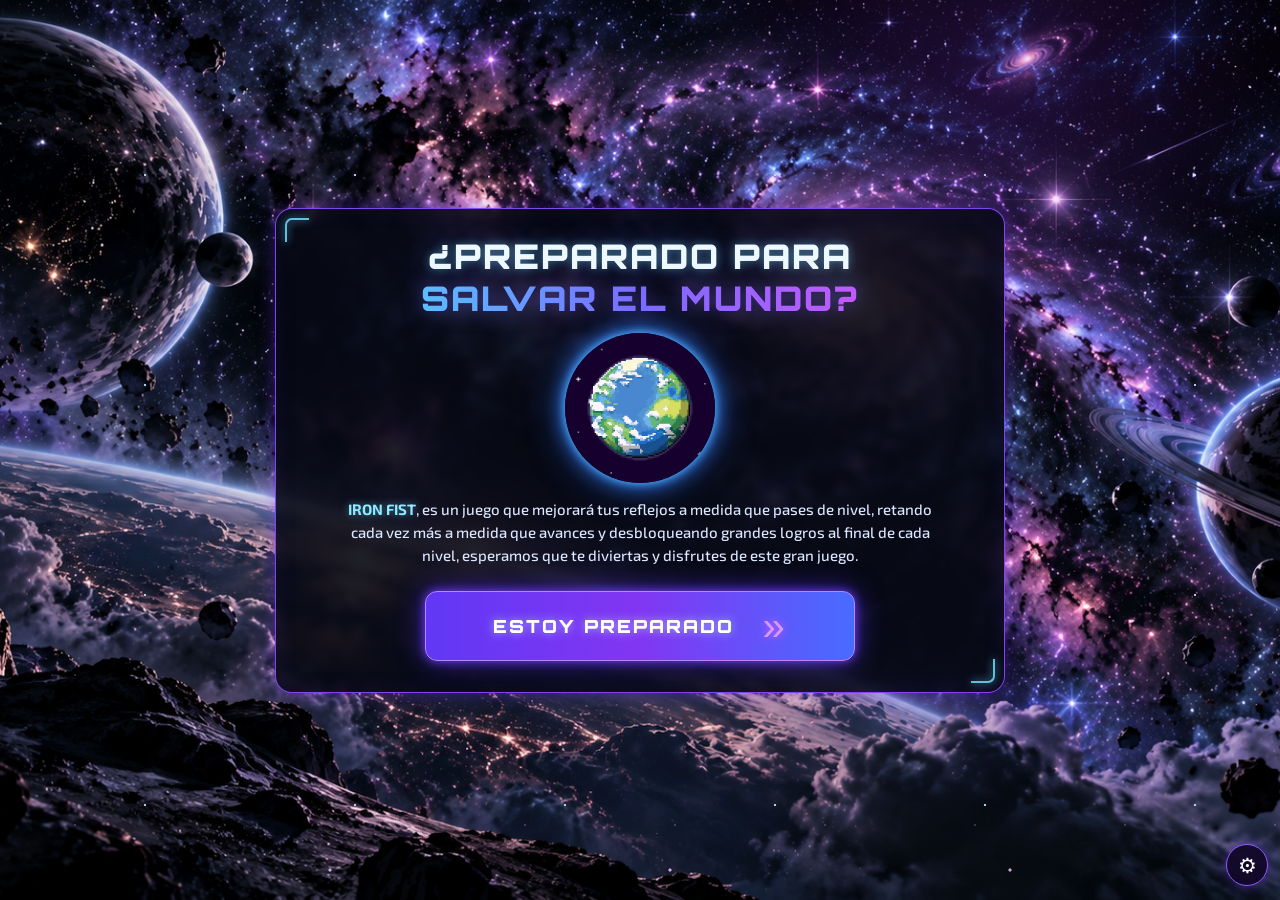
==== commit 08910eaf: "Arreglado" ====
--- a/index.html
+++ b/index.html
@@ -6,7 +6,7 @@
 <title>IRON FIST</title>
 <link rel="preconnect" href="https://fonts.googleapis.com">
 <link rel="preconnect" href="https://fonts.gstatic.com" crossorigin>
-<link href="https://fonts.googleapis.com/css2?family=Audiowide&family=Michroma&family=Orbitron:wght@500;600;700;800;900&display=swap" rel="stylesheet">
+<link href="https://fonts.googleapis.com/css2?family=Audiowide&family=Exo+2:wght@400;500;600;700&family=Michroma&family=Orbitron:wght@500;600;700;800;900&display=swap" rel="stylesheet">
 <link rel="stylesheet" href="estilos.css">
 </head>
 
@@ -159,6 +159,18 @@
                         <source src="assets/galaxy_capitulo.mp4" type="video/mp4">
                         Tu navegador no puede reproducir este video.
                     </video>
+
+                    <div class="narracion oculta" id="narracionBarra">
+                        <button id="btnNarracion" class="narracion-boton" type="button"
+                                aria-label="Pausar narración" title="Pausar / continuar la narración">❚❚</button>
+                        <div class="narracion-cuerpo">
+                            <span class="narracion-etiqueta">◉ NARRACIÓN</span>
+                            <p id="narracionTexto" aria-live="polite"></p>
+                            <div class="narracion-progreso"><i id="narracionProgreso"></i></div>
+                        </div>
+                        <button id="btnOmitirNarracion" class="narracion-omitir" type="button"
+                                title="Omitir la narración">OMITIR »</button>
+                    </div>
                 </div>
             </div>
 
@@ -198,13 +210,6 @@
                     <b>»</b>
                 </button>
 
-                <button class="boton-play" id="btnPlayCapitulo" type="button" aria-label="Escuchar misión" title="Escuchar misión">
-                    ▶
-                </button>
-
-                <audio id="audioMision" preload="auto">
-                    <source src="assets/voz_mision.mp3" type="audio/mpeg">
-                </audio>
             </div>
 
         </div>
@@ -534,6 +539,32 @@
     </div>
 </section>
 
+<!-- =====================================================
+     AJUSTES: VOLUMEN Y BRILLO (visible en todas las pantallas)
+====================================================== -->
+<audio id="musicaMenu" preload="auto" loop src="assets/soundtrack_menu.mp3"></audio>
+
+<div id="ajustesJuego" class="ajustes-juego">
+    <div id="panelAjustes" class="ajustes-panel" role="dialog" aria-label="Ajustes de volumen y brillo">
+        <h3>AJUSTES</h3>
+
+        <label class="ajuste-fila" for="rangoVolumen">
+            <span>🔊 VOLUMEN</span><b id="valorVolumen">100%</b>
+        </label>
+        <input id="rangoVolumen" type="range" min="0" max="100" step="5" value="100">
+
+        <label class="ajuste-fila" for="rangoBrillo">
+            <span>☀ BRILLO</span><b id="valorBrillo">100%</b>
+        </label>
+        <input id="rangoBrillo" type="range" min="50" max="150" step="5" value="100">
+
+        <button id="btnRestablecerAjustes" class="ajustes-reset" type="button">RESTABLECER</button>
+    </div>
+
+    <button id="btnAjustes" class="ajustes-boton" type="button"
+            aria-label="Ajustes de volumen y brillo" aria-expanded="false" title="Volumen y brillo">⚙</button>
+</div>
+
 <script src="JavaScript.js"></script>
 </body>
 </html>
--- a/estilos.css
+++ b/estilos.css
@@ -1056,3 +1056,155 @@
 .creditos-iron-fist ul{list-style:none;padding:0;margin:0;display:grid;grid-template-columns:repeat(auto-fit,minmax(230px,1fr));gap:9px}
 .creditos-iron-fist li{font-size:12px;color:#fff;line-height:1.45}
 .creditos-iron-fist span{display:block;color:#9eb5ff;font-size:11px;overflow-wrap:anywhere}
+
+
+/* =========================================================
+   AJUSTES: VOLUMEN Y BRILLO
+========================================================= */
+html.con-brillo .pantalla{filter:brightness(var(--brillo,1))}
+
+.ajustes-juego{position:fixed;z-index:9999;right:12px;bottom:14px;display:flex;flex-direction:column;align-items:flex-end;gap:8px}
+.ajustes-boton{width:42px;height:42px;border:1px solid #8f58ff;border-radius:50%;background:rgba(18,9,42,.95);color:#fff;font-size:21px;line-height:1;cursor:pointer;box-shadow:0 0 14px rgba(120,57,255,.45);display:grid;place-items:center;padding:0}
+.ajustes-boton:hover{background:rgba(50,22,91,.95);box-shadow:0 0 18px rgba(143,88,255,.7)}
+.ajustes-panel{width:min(260px,82vw);padding:16px 18px 18px;border:1px solid #9a61ff;border-radius:14px;background:rgba(7,5,20,.96);box-shadow:0 0 30px rgba(116,54,255,.45);color:#fff;font-family:"Orbitron",sans-serif;opacity:0;visibility:hidden;transform:translateY(8px);pointer-events:none;transition:.18s ease}
+.ajustes-panel.abierto{opacity:1;visibility:visible;transform:none;pointer-events:auto}
+.ajustes-panel h3{margin:0 0 12px;font:900 13px Orbitron,sans-serif;letter-spacing:3px;color:#c276ff;text-align:center}
+.ajuste-fila{display:flex;justify-content:space-between;align-items:center;margin:10px 0 4px;font:700 10px Orbitron,sans-serif;letter-spacing:1px;color:#d9d2ff}
+.ajuste-fila b{color:#aee8ff;font-size:11px}
+.ajustes-panel input[type=range]{width:100%;height:26px;margin:0;accent-color:#a35cff;cursor:pointer}
+.ajustes-reset{display:block;width:100%;margin-top:12px;padding:9px 0;border:1px solid #b45dff;border-radius:8px;background:linear-gradient(90deg,#6522a7,#4030a7);color:#fff;font:800 10px Orbitron,sans-serif;letter-spacing:1px;cursor:pointer}
+
+
+/* =========================================================
+   EXPLOSIÓN DE METEORITOS
+========================================================= */
+.explosion-meteorito{position:absolute;width:0;height:0;z-index:12;pointer-events:none}
+.explosion-meteorito i,.explosion-meteorito b{position:absolute;left:0;top:0;display:block;pointer-events:none}
+.explosion-meteorito .destello{width:calc(var(--t)*.55);height:calc(var(--t)*.55);margin:calc(var(--t)*-.275) 0 0 calc(var(--t)*-.275);border-radius:50%;background:radial-gradient(circle,#fff 0,#fff 35%,rgba(255,255,255,0) 70%);animation:destelloExpl .22s ease-out forwards}
+.explosion-meteorito .bola{width:var(--t);height:var(--t);margin:calc(var(--t)/-2) 0 0 calc(var(--t)/-2);border-radius:50%;background:radial-gradient(circle,#fff6c4 0 14%,#ffd24d 28%,#ff8a1f 50%,#e2331b 72%,rgba(120,10,10,0) 100%);box-shadow:0 0 22px #ff8a1f,0 0 48px rgba(255,80,20,.6);animation:bolaExpl .5s ease-out forwards}
+.explosion-meteorito .onda{width:var(--t);height:var(--t);margin:calc(var(--t)/-2) 0 0 calc(var(--t)/-2);border-radius:50%;border:3px solid rgba(255,214,150,.95);box-shadow:0 0 14px rgba(255,150,60,.8);animation:ondaExpl .55s ease-out forwards}
+.explosion-meteorito .chispa-expl{width:5px;height:5px;margin:-2.5px 0 0 -2.5px;border-radius:50%;background:#ffe08a;box-shadow:0 0 8px #ff9a2e,0 0 14px #ff5a1a;animation:chispaExpl .6s cubic-bezier(.1,.7,.3,1) forwards}
+@keyframes destelloExpl{from{transform:scale(.3);opacity:1}to{transform:scale(1.6);opacity:0}}
+@keyframes bolaExpl{0%{transform:scale(.15);opacity:1}45%{opacity:1}100%{transform:scale(1.15);opacity:0}}
+@keyframes ondaExpl{0%{transform:scale(.2);opacity:.95}100%{transform:scale(1.5);opacity:0}}
+@keyframes chispaExpl{0%{transform:translate(0,0) scale(1.3);opacity:1}100%{transform:translate(var(--dx),var(--dy)) scale(.2);opacity:0}}
+
+/* =========================================================
+   TEMÁTICA ESPACIAL — TIPOGRAFÍA Y AMBIENTE DE LOS MENÚS
+   (inicio, reglas, capítulo, presentaciones y finales)
+========================================================= */
+:root{--cian:#6fe3ff}
+
+/* Títulos: blanco frío con halo de nebulosa */
+.titulo-inicio,.encabezado-reglas h1,.titulo-historia h1,.capitulo-etiqueta,
+.panel-capitulo > h2,.intro-titulo,.final-juego-panel.victoria-panel h1{
+    color:#eef8ff;
+    text-shadow:0 0 10px rgba(111,227,255,.45),0 0 26px rgba(90,120,255,.35);
+}
+.titulo-inicio{letter-spacing:2px}
+.encabezado-reglas h1,.titulo-historia h1{letter-spacing:3px}
+
+/* Líneas de acento: degradado cian → violeta → magenta con destello que recorre el texto */
+@keyframes brilloTexto{from{background-position:0% 50%}to{background-position:200% 50%}}
+.titulo-inicio span,.encabezado-reglas h2,.titulo-historia h2,.intro-titulo span{
+    background:linear-gradient(90deg,#4be1ff,#7a6bff,#e052ff,#7a6bff,#4be1ff);
+    background-size:200% 100%;
+    -webkit-background-clip:text;background-clip:text;
+    color:transparent;
+    text-shadow:none;
+    filter:drop-shadow(0 0 10px rgba(120,100,255,.55));
+    animation:brilloTexto 6s linear infinite;
+}
+.intro-final .intro-titulo span{
+    background-image:linear-gradient(90deg,#ff8a5c,#ff3ea5,#d05cff,#ff3ea5,#ff8a5c);
+    color:transparent;
+    text-shadow:none;
+    filter:drop-shadow(0 0 10px rgba(255,60,150,.6));
+}
+
+/* Subtítulos de las reglas */
+.contenido-regla h3{color:#7fe8ff;letter-spacing:2px;text-shadow:0 0 10px rgba(111,227,255,.5)}
+
+/* Párrafos: tipografía técnica legible y tono azulado frío */
+.descripcion,.contenido-regla p,.bloque-mision p,.bloque-objetivo p,.intro-objetivo p,.final-juego-panel p{
+    font-family:"Exo 2",Arial,sans-serif;
+    font-weight:500;
+    color:#dbe6ff;
+}
+.intro-objetivo p{font-family:"Exo 2",system-ui,Arial,sans-serif}
+
+/* Palabras clave resaltadas con brillo cian */
+.descripcion strong,.contenido-regla strong,.intro-objetivo p b.resalta{
+    color:#8fe9ff;
+    text-shadow:0 0 8px rgba(111,227,255,.55);
+}
+
+/* Botones: letras con resplandor y destello que cruza */
+.boton-principal,.boton-listo,.boton-capitulo,.intro-boton{
+    position:relative;overflow:hidden;
+    letter-spacing:2px;
+    text-shadow:0 0 10px rgba(190,230,255,.7);
+}
+.boton-principal::after,.boton-listo::after,.boton-capitulo::after,.intro-boton::after{
+    content:"";position:absolute;inset:0;pointer-events:none;
+    background:linear-gradient(110deg,transparent 30%,rgba(255,255,255,.28) 50%,transparent 70%);
+    transform:translateX(-130%);
+    animation:brilloSiguiente 3.2s ease-in-out infinite;
+}
+
+/* Esquinas tipo panel de nave */
+.panel-inicio,.regla,.panel-capitulo,.panel-nivel-intro,.final-juego-panel{position:relative}
+.panel-inicio::before,.panel-inicio::after,.regla::before,.regla::after,
+.panel-capitulo::before,.panel-capitulo::after,.panel-nivel-intro::before,.panel-nivel-intro::after,
+.final-juego-panel::before,.final-juego-panel::after{
+    content:"";position:absolute;width:22px;height:22px;pointer-events:none;
+    border:0 solid var(--cian);
+    filter:drop-shadow(0 0 4px var(--cian));
+    opacity:.85;
+}
+.panel-inicio::before,.regla::before,.panel-capitulo::before,.panel-nivel-intro::before,.final-juego-panel::before{
+    top:9px;left:9px;border-top-width:2px;border-left-width:2px;border-top-left-radius:7px;
+}
+.panel-inicio::after,.regla::after,.panel-capitulo::after,.panel-nivel-intro::after,.final-juego-panel::after{
+    right:9px;bottom:9px;border-right-width:2px;border-bottom-width:2px;border-bottom-right-radius:7px;
+}
+.regla::before,.regla::after{width:12px;height:12px}
+.regla::before{top:5px;left:5px}
+.regla::after{right:5px;bottom:5px}
+
+/* Estrellas que titilan y derivan despacio detrás de los paneles */
+@keyframes titilar{0%,100%{opacity:.18}50%{opacity:.5}}
+@keyframes derivaEstrellas{to{background-position:300px 600px,-200px 400px}}
+.inicio::after,.reglas::after,.capitulo::after,.nivel-intro::after,.final-juego::after{
+    content:"";position:absolute;inset:0;pointer-events:none;
+    background-image:
+        radial-gradient(circle,rgba(190,225,255,.9) 0 1px,transparent 1.6px),
+        radial-gradient(circle,rgba(255,200,255,.8) 0 1.2px,transparent 2px);
+    background-size:210px 210px,340px 340px;
+    background-position:40px 70px,160px 20px;
+    animation:titilar 4s ease-in-out infinite,derivaEstrellas 160s linear infinite;
+}
+
+@media (prefers-reduced-motion:reduce){
+    .titulo-inicio span,.encabezado-reglas h2,.titulo-historia h2,.intro-titulo span,
+    .boton-principal::after,.boton-listo::after,.boton-capitulo::after,.intro-boton::after,
+    .inicio::after,.reglas::after,.capitulo::after,.nivel-intro::after,.final-juego::after{animation:none}
+}
+
+
+/* =========================================================
+   NARRACIÓN DE LA HISTORIA (subtítulos sobre el video del capítulo)
+========================================================= */
+.media-historia{position:relative}
+.narracion{position:absolute;left:10px;right:10px;bottom:10px;z-index:3;display:flex;align-items:center;gap:12px;padding:10px 12px;border:1px solid rgba(111,227,255,.55);border-radius:12px;background:linear-gradient(90deg,rgba(4,8,30,.9),rgba(18,8,48,.84));backdrop-filter:blur(5px);box-shadow:0 0 16px rgba(80,120,255,.35);transition:opacity .3s ease,transform .3s ease}
+.narracion.oculta{opacity:0;transform:translateY(10px);pointer-events:none}
+.narracion-boton{flex:0 0 40px;width:40px;height:40px;border:1px solid #8f58ff;border-radius:50%;background:rgba(34,29,85,.9);color:#fff;font-size:15px;cursor:pointer;display:grid;place-items:center;padding:0;box-shadow:0 0 12px rgba(107,61,255,.6)}
+.narracion-boton:hover{background:rgba(70,40,140,.95)}
+.narracion-cuerpo{flex:1;min-width:0}
+.narracion-etiqueta{display:block;margin-bottom:3px;color:#6fe3ff;font:800 9px Orbitron,sans-serif;letter-spacing:3px}
+.narracion-cuerpo p{min-height:2.7em;color:#eaf2ff;font:500 14px/1.35 "Exo 2",Arial,sans-serif;text-shadow:0 1px 6px #000}
+.narracion-progreso{margin-top:6px;height:3px;border-radius:3px;background:rgba(255,255,255,.15);overflow:hidden}
+.narracion-progreso i{display:block;height:100%;width:0;background:linear-gradient(90deg,#4be1ff,#a06bff,#e052ff);transition:width .4s linear}
+.narracion-omitir{flex:0 0 auto;border:0;background:none;color:#9d91b9;font:700 10px Orbitron,sans-serif;letter-spacing:2px;cursor:pointer;padding:6px}
+.narracion-omitir:hover{color:#fff}
+@media(max-width:600px){.narracion{left:6px;right:6px;bottom:6px;padding:8px;gap:8px}.narracion-cuerpo p{font-size:12px}}
